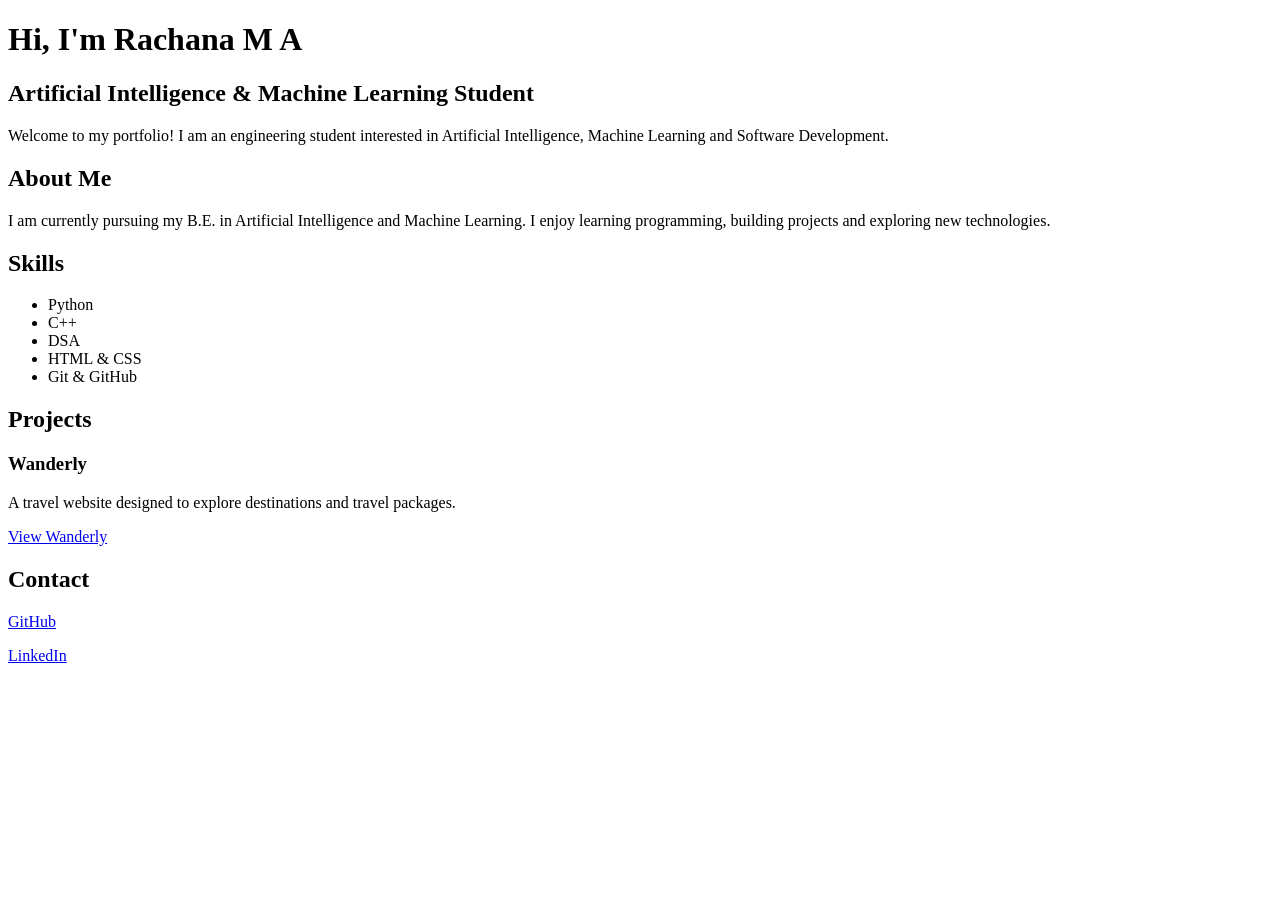
==== index.html @ f25cafcd "Rename about.html to index.html" ====
<!DOCTYPE html>
<html lang="en">
<head>
    <meta charset="UTF-8">
    <meta name="viewport" content="width=device-width, initial-scale=1.0">
    <title>Rachana M A | Portfolio</title>
</head>

<body>

    <h1>Hi, I'm Rachana M A</h1>

    <h2>Artificial Intelligence & Machine Learning Student</h2>

    <p>
        Welcome to my portfolio! I am an engineering student interested
        in Artificial Intelligence, Machine Learning and Software Development.
    </p>

    <h2>About Me</h2>
    <p>
        I am currently pursuing my B.E. in Artificial Intelligence and Machine Learning.
        I enjoy learning programming, building projects and exploring new technologies.
    </p>

    <h2>Skills</h2>
    <ul>
        <li>Python</li>
        <li>C++</li>
        <li>DSA</li>
        <li>HTML & CSS</li>
        <li>Git & GitHub</li>
    </ul>

    <h2>Projects</h2>

    <h3>Wanderly</h3>
    <p>A travel website designed to explore destinations and travel packages.</p>

    <a href="https://rachana17-anand.github.io/rachana17-anand/" target="_blank">
        View Wanderly
    </a>

    <h2>Contact</h2>

    <p>
        <a href="https://github.com/rachana17-anand" target="_blank">GitHub</a>
    </p>

    <p>
        <a href="https://www.linkedin.com/" target="_blank">LinkedIn</a>
    </p>

</body>
</html>
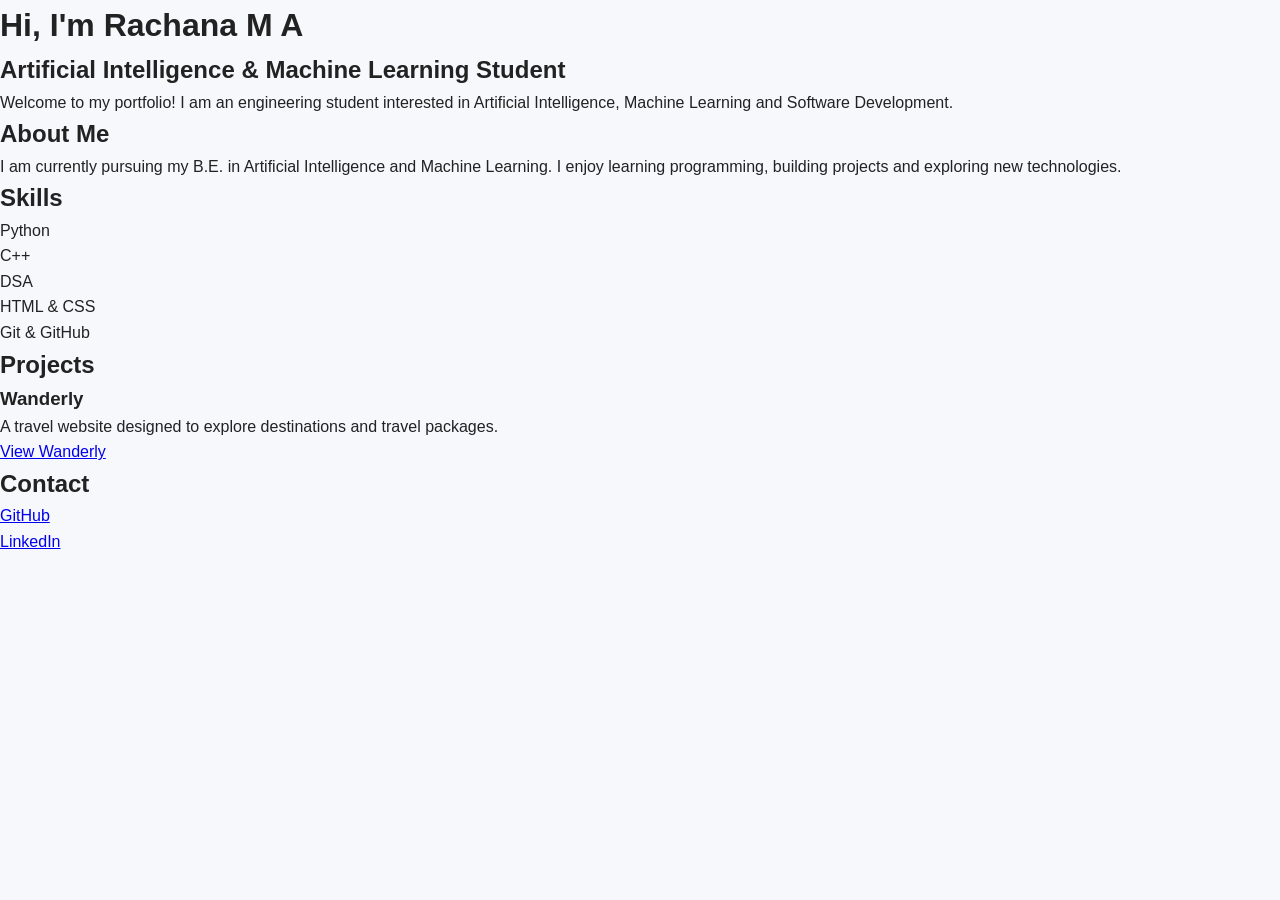
==== commit d933b45b: "Add link to external stylesheet in index.html" ====
--- a/index.html
+++ b/index.html
@@ -4,6 +4,7 @@
     <meta charset="UTF-8">
     <meta name="viewport" content="width=device-width, initial-scale=1.0">
     <title>Rachana M A | Portfolio</title>
+    <link rel="stylesheet" href="style.css">
 </head>
 
 <body>
--- a/style.css
+++ b/style.css
@@ -0,0 +1,116 @@
+*{ 
+    margin: 0;
+    padding: 0;
+    box-sizing: border-box;
+}
+
+body {
+    font-family: Arial, sans-serif;
+    line-height: 1.6;
+    background: #f7f8fc;
+    color: #222;
+}
+
+/* Header */
+header {
+    background: #111827;
+    color: white;
+    padding: 20px 10%;
+    text-align: center;
+}
+
+header h1 {
+    margin-bottom: 5px;
+}
+
+nav {
+    margin-top: 15px;
+}
+
+nav a {
+    color: white;
+    text-decoration: none;
+    margin: 0 12px;
+    font-weight: bold;
+}
+
+nav a:hover {
+    color: #60a5fa;
+}
+
+/* Sections */
+section {
+    padding: 60px 10%;
+    text-align: center;
+}
+
+#home {
+    min-height: 70vh;
+    display: flex;
+    flex-direction: column;
+    justify-content: center;
+    align-items: center;
+}
+
+#home h1 {
+    font-size: 45px;
+    margin-bottom: 10px;
+}
+
+#home h2 {
+    color: #2563eb;
+    margin-bottom: 20px;
+}
+
+section h2 {
+    font-size: 32px;
+    margin-bottom: 20px;
+}
+
+/* Skills */
+.skills {
+    display: flex;
+    justify-content: center;
+    flex-wrap: wrap;
+    gap: 15px;
+}
+
+.skill {
+    background: white;
+    padding: 15px 25px;
+    border-radius: 10px;
+    box-shadow: 0 3px 10px rgba(0, 0, 0, 0.1);
+}
+
+/* Projects */
+.project {
+    background: white;
+    max-width: 600px;
+    margin: auto;
+    padding: 25px;
+    border-radius: 12px;
+    box-shadow: 0 3px 10px rgba(0, 0, 0, 0.1);
+}
+
+/* Buttons */
+.button {
+    display: inline-block;
+    margin-top: 15px;
+    padding: 12px 25px;
+    background: #2563eb;
+    color: white;
+    text-decoration: none;
+    border-radius: 8px;
+}
+
+.button:hover {
+    background: #1d4ed8;
+}
+
+/* Footer */
+footer {
+    background: #111827;
+    color: white;
+    text-align: center;
+    padding: 20px;
+}
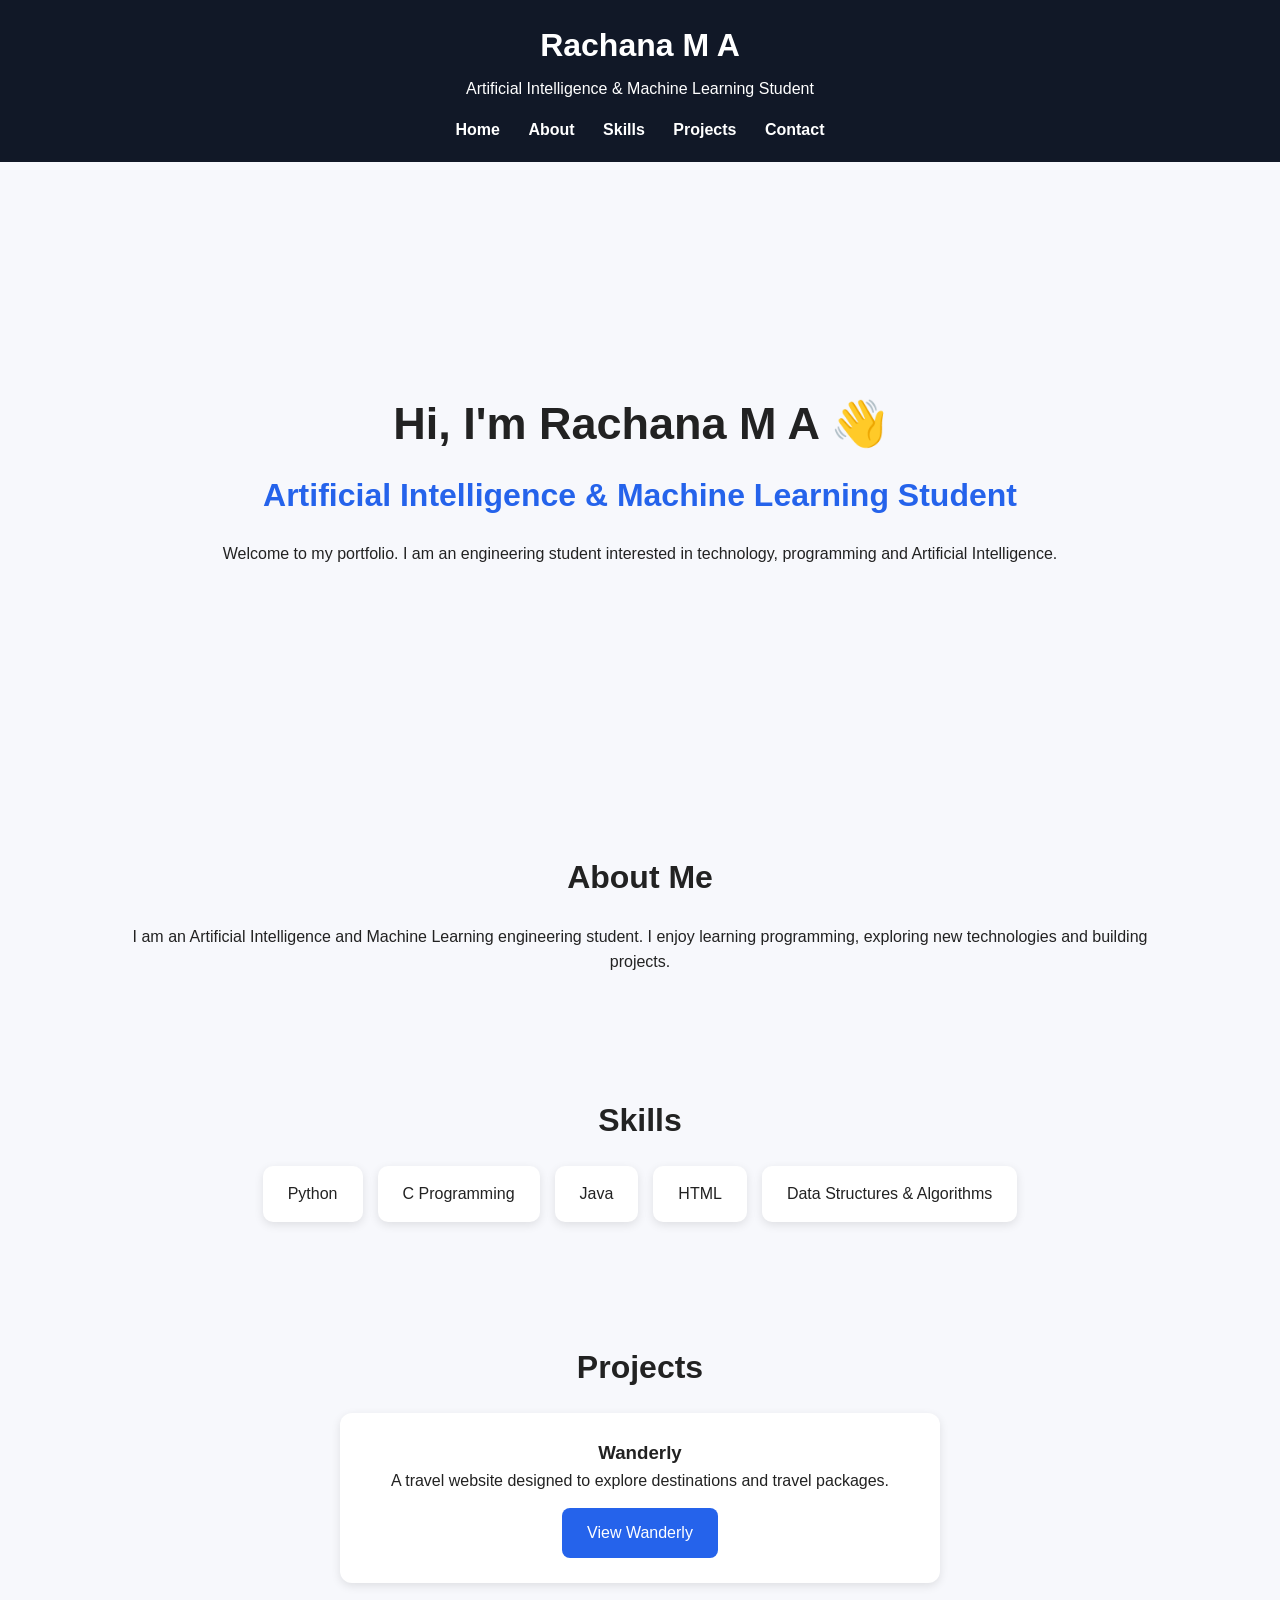
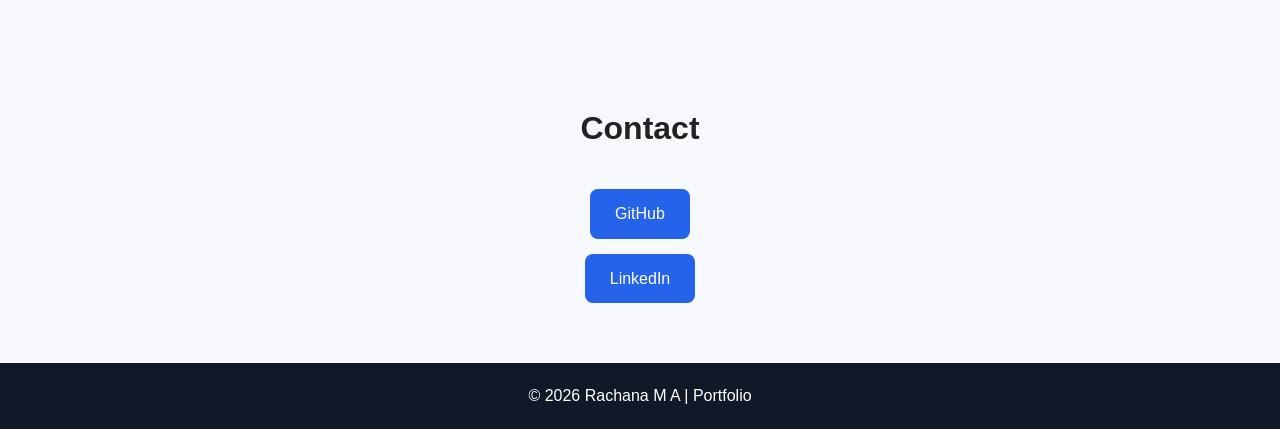
==== commit 8a62114f: "Update index.html" ====
--- a/index.html
+++ b/index.html
@@ -3,54 +3,120 @@
 <head>
     <meta charset="UTF-8">
     <meta name="viewport" content="width=device-width, initial-scale=1.0">
+
     <title>Rachana M A | Portfolio</title>
+
     <link rel="stylesheet" href="style.css">
 </head>
 
 <body>
 
-    <h1>Hi, I'm Rachana M A</h1>
+<header>
+    <h1>Rachana M A</h1>
+    <p>Artificial Intelligence & Machine Learning Student</p>
+
+    <nav>
+        <a href="#home">Home</a>
+        <a href="#about">About</a>
+        <a href="#skills">Skills</a>
+        <a href="#projects">Projects</a>
+        <a href="#contact">Contact</a>
+    </nav>
+</header>
+
+
+<section id="home">
+    <h1>Hi, I'm Rachana M A 👋</h1>
 
     <h2>Artificial Intelligence & Machine Learning Student</h2>
 
     <p>
-        Welcome to my portfolio! I am an engineering student interested
-        in Artificial Intelligence, Machine Learning and Software Development.
+        Welcome to my portfolio. I am an engineering student
+        interested in technology, programming and Artificial Intelligence.
     </p>
+</section>
 
+
+<section id="about">
     <h2>About Me</h2>
+
     <p>
-        I am currently pursuing my B.E. in Artificial Intelligence and Machine Learning.
-        I enjoy learning programming, building projects and exploring new technologies.
+        I am an Artificial Intelligence and Machine Learning engineering
+        student. I enjoy learning programming, exploring new technologies
+        and building projects.
     </p>
+</section>
 
+
+<section id="skills">
     <h2>Skills</h2>
-    <ul>
-        <li>Python</li>
-        <li>C++</li>
-        <li>DSA</li>
-        <li>HTML & CSS</li>
-        <li>Git & GitHub</li>
-    </ul>
 
+    <div class="skills">
+
+        <div class="skill">Python</div>
+
+        <div class="skill">C Programming</div>
+
+        <div class="skill">Java</div>
+
+        <div class="skill">HTML</div>
+
+        <div class="skill">Data Structures & Algorithms</div>
+
+    </div>
+</section>
+
+
+<section id="projects">
     <h2>Projects</h2>
 
-    <h3>Wanderly</h3>
-    <p>A travel website designed to explore destinations and travel packages.</p>
+    <div class="project">
 
-    <a href="https://rachana17-anand.github.io/rachana17-anand/" target="_blank">
-        View Wanderly
-    </a>
+        <h3>Wanderly</h3>
 
+        <p>
+            A travel website designed to explore destinations
+            and travel packages.
+        </p>
+
+        <a
+            class="button"
+            href="https://rachana17-anand.github.io/rachana17-anand/"
+            target="_blank">
+            View Wanderly
+        </a>
+
+    </div>
+</section>
+
+
+<section id="contact">
     <h2>Contact</h2>
 
     <p>
-        <a href="https://github.com/rachana17-anand" target="_blank">GitHub</a>
+        <a
+            class="button"
+            href="https://github.com/rachana17-anand"
+            target="_blank">
+            GitHub
+        </a>
     </p>
 
     <p>
-        <a href="https://www.linkedin.com/" target="_blank">LinkedIn</a>
+        <a
+            class="button"
+            href="https://www.linkedin.com/"
+            target="_blank">
+            LinkedIn
+        </a>
     </p>
+
+</section>
+
+
+<footer>
+    <p>© 2026 Rachana M A | Portfolio</p>
+</footer>
 
 </body>
 </html>
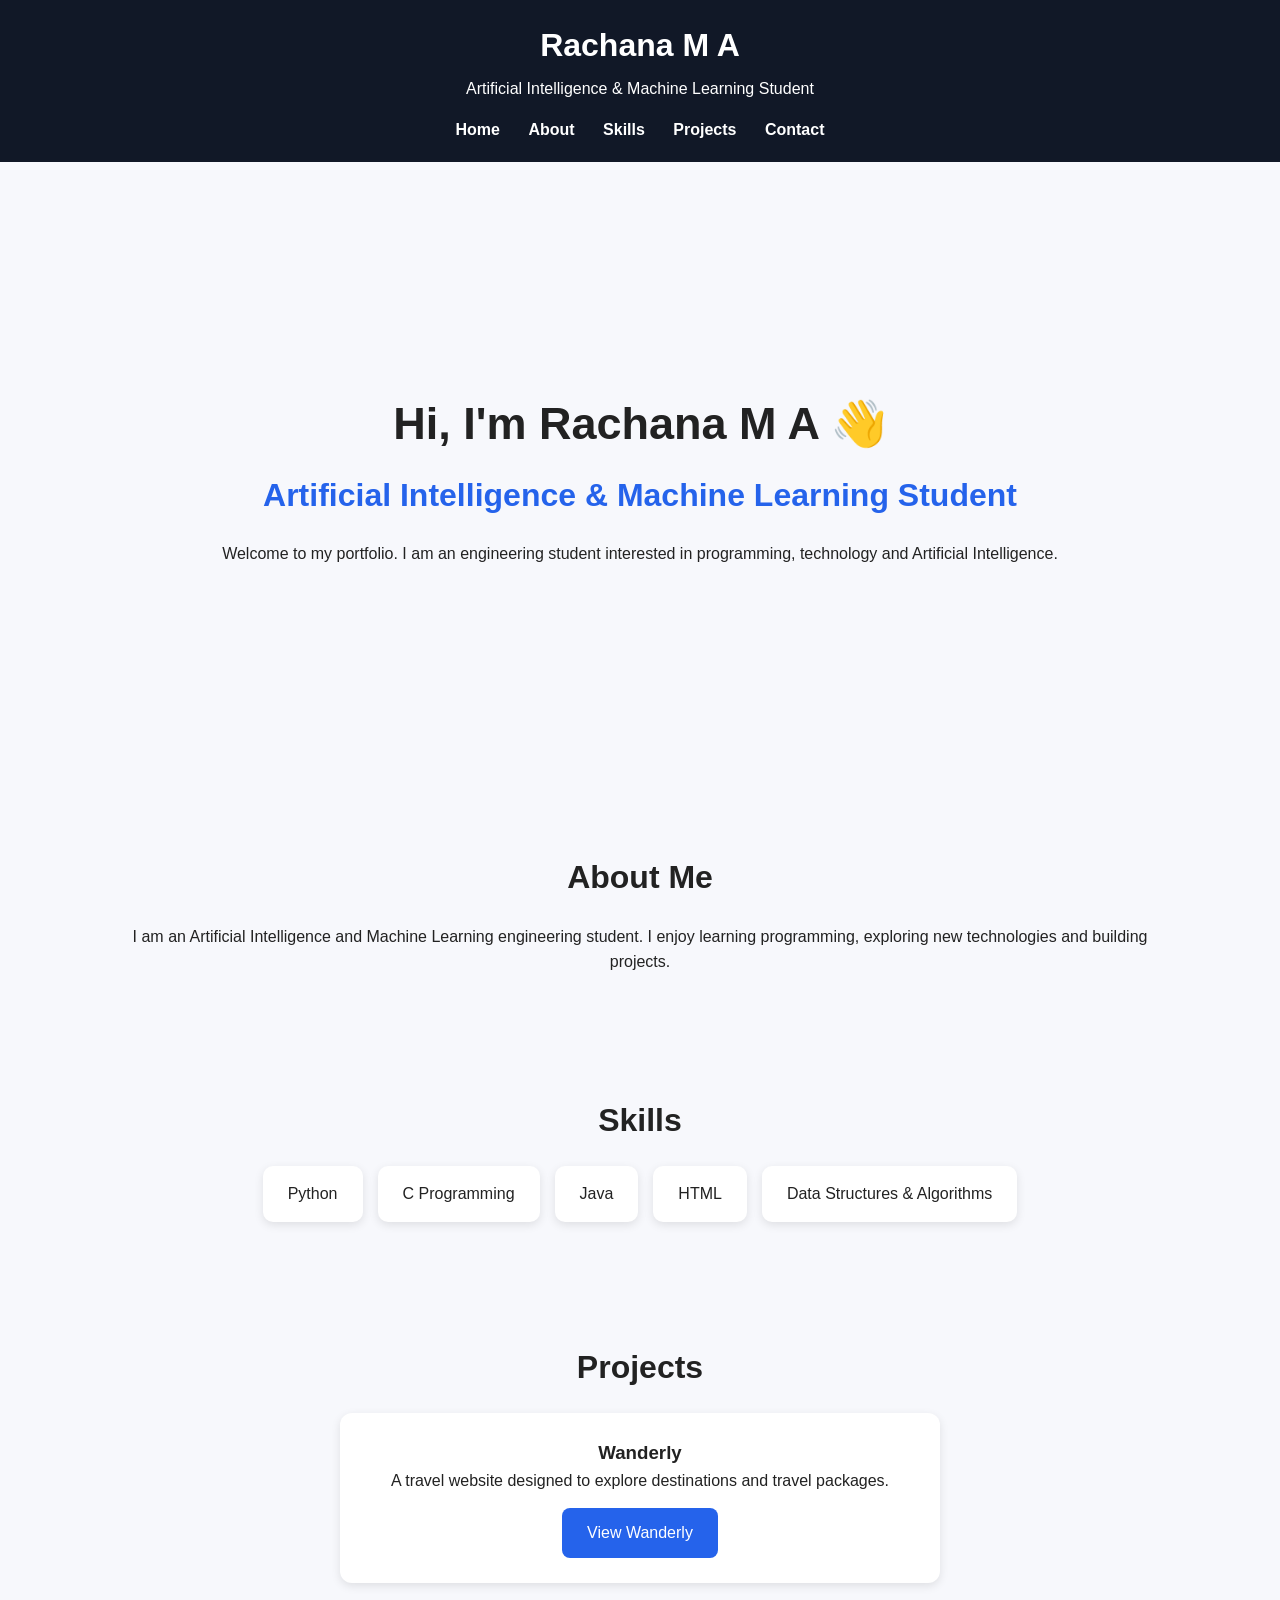
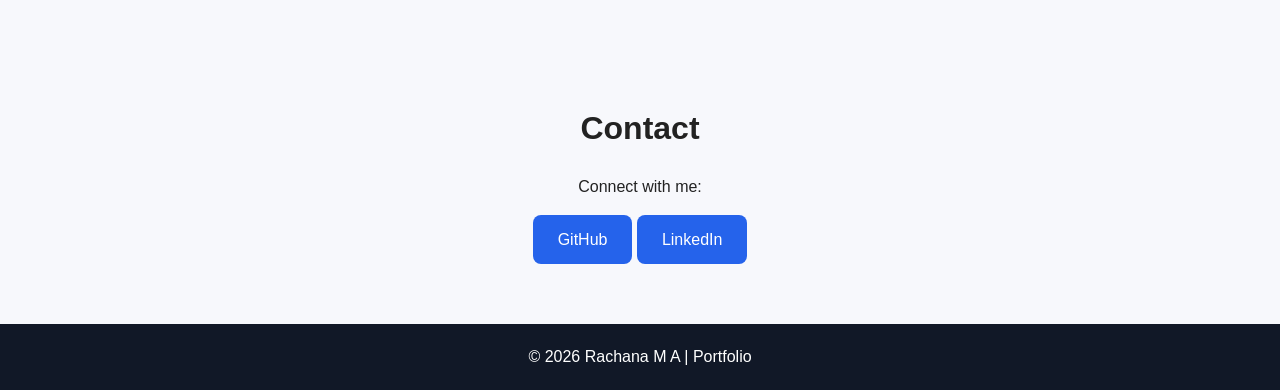
==== commit a5f22f53: "Update index.html" ====
--- a/index.html
+++ b/index.html
@@ -1,5 +1,6 @@
 <!DOCTYPE html>
 <html lang="en">
+
 <head>
     <meta charset="UTF-8">
     <meta name="viewport" content="width=device-width, initial-scale=1.0">
@@ -11,112 +12,129 @@
 
 <body>
 
-<header>
-    <h1>Rachana M A</h1>
-    <p>Artificial Intelligence & Machine Learning Student</p>
+    <!-- Header -->
+    <header>
+        <h1>Rachana M A</h1>
+        <p>Artificial Intelligence & Machine Learning Student</p>
 
-    <nav>
-        <a href="#home">Home</a>
-        <a href="#about">About</a>
-        <a href="#skills">Skills</a>
-        <a href="#projects">Projects</a>
-        <a href="#contact">Contact</a>
-    </nav>
-</header>
+        <nav>
+            <a href="#home">Home</a>
+            <a href="#about">About</a>
+            <a href="#skills">Skills</a>
+            <a href="#projects">Projects</a>
+            <a href="#contact">Contact</a>
+        </nav>
+    </header>
 
 
-<section id="home">
-    <h1>Hi, I'm Rachana M A 👋</h1>
+    <!-- Home -->
+    <section id="home">
 
-    <h2>Artificial Intelligence & Machine Learning Student</h2>
+        <h1>Hi, I'm Rachana M A 👋</h1>
 
-    <p>
-        Welcome to my portfolio. I am an engineering student
-        interested in technology, programming and Artificial Intelligence.
-    </p>
-</section>
+        <h2>Artificial Intelligence & Machine Learning Student</h2>
+
+        <p>
+            Welcome to my portfolio. I am an engineering student
+            interested in programming, technology and Artificial Intelligence.
+        </p>
+
+    </section>
 
 
-<section id="about">
-    <h2>About Me</h2>
+    <!-- About -->
+    <section id="about">
 
-    <p>
-        I am an Artificial Intelligence and Machine Learning engineering
-        student. I enjoy learning programming, exploring new technologies
-        and building projects.
-    </p>
-</section>
+        <h2>About Me</h2>
+
+        <p>
+            I am an Artificial Intelligence and Machine Learning engineering
+            student. I enjoy learning programming, exploring new technologies
+            and building projects.
+        </p>
+
+    </section>
 
 
-<section id="skills">
-    <h2>Skills</h2>
+    <!-- Skills -->
+    <section id="skills">
 
-    <div class="skills">
+        <h2>Skills</h2>
 
-        <div class="skill">Python</div>
+        <div class="skills">
 
-        <div class="skill">C Programming</div>
+            <div class="skill">Python</div>
 
-        <div class="skill">Java</div>
+            <div class="skill">C Programming</div>
 
-        <div class="skill">HTML</div>
+            <div class="skill">Java</div>
 
-        <div class="skill">Data Structures & Algorithms</div>
+            <div class="skill">HTML</div>
 
-    </div>
-</section>
+            <div class="skill">Data Structures & Algorithms</div>
+
+        </div>
+
+    </section>
 
 
-<section id="projects">
-    <h2>Projects</h2>
+    <!-- Projects -->
+    <section id="projects">
 
-    <div class="project">
+        <h2>Projects</h2>
 
-        <h3>Wanderly</h3>
+        <div class="project">
 
-        <p>
-            A travel website designed to explore destinations
-            and travel packages.
-        </p>
+            <h3>Wanderly</h3>
 
-        <a
-            class="button"
-            href="https://rachana17-anand.github.io/rachana17-anand/"
-            target="_blank">
-            View Wanderly
-        </a>
+            <p>
+                A travel website designed to explore destinations
+                and travel packages.
+            </p>
 
-    </div>
-</section>
+            <a
+                class="button"
+                href="https://rachana17-anand.github.io/rachana17-anand/"
+                target="_blank">
+                View Wanderly
+            </a>
+
+        </div>
+
+    </section>
 
 
-<section id="contact">
-    <h2>Contact</h2>
+    <!-- Contact -->
+    <section id="contact">
 
-    <p>
+        <h2>Contact</h2>
+
+        <p>Connect with me:</p>
+
         <a
             class="button"
             href="https://github.com/rachana17-anand"
             target="_blank">
             GitHub
         </a>
-    </p>
 
-    <p>
         <a
             class="button"
-            href="https://www.linkedin.com/"
+            href="https://www.linkedin.com/in/rachana-m-a-485a963a2/"
             target="_blank">
             LinkedIn
         </a>
-    </p>
 
-</section>
+    </section>
 
 
-<footer>
-    <p>© 2026 Rachana M A | Portfolio</p>
-</footer>
+    <!-- Footer -->
+    <footer>
+
+        <p>© 2026 Rachana M A | Portfolio</p>
+
+    </footer>
 
 </body>
+
 </html>
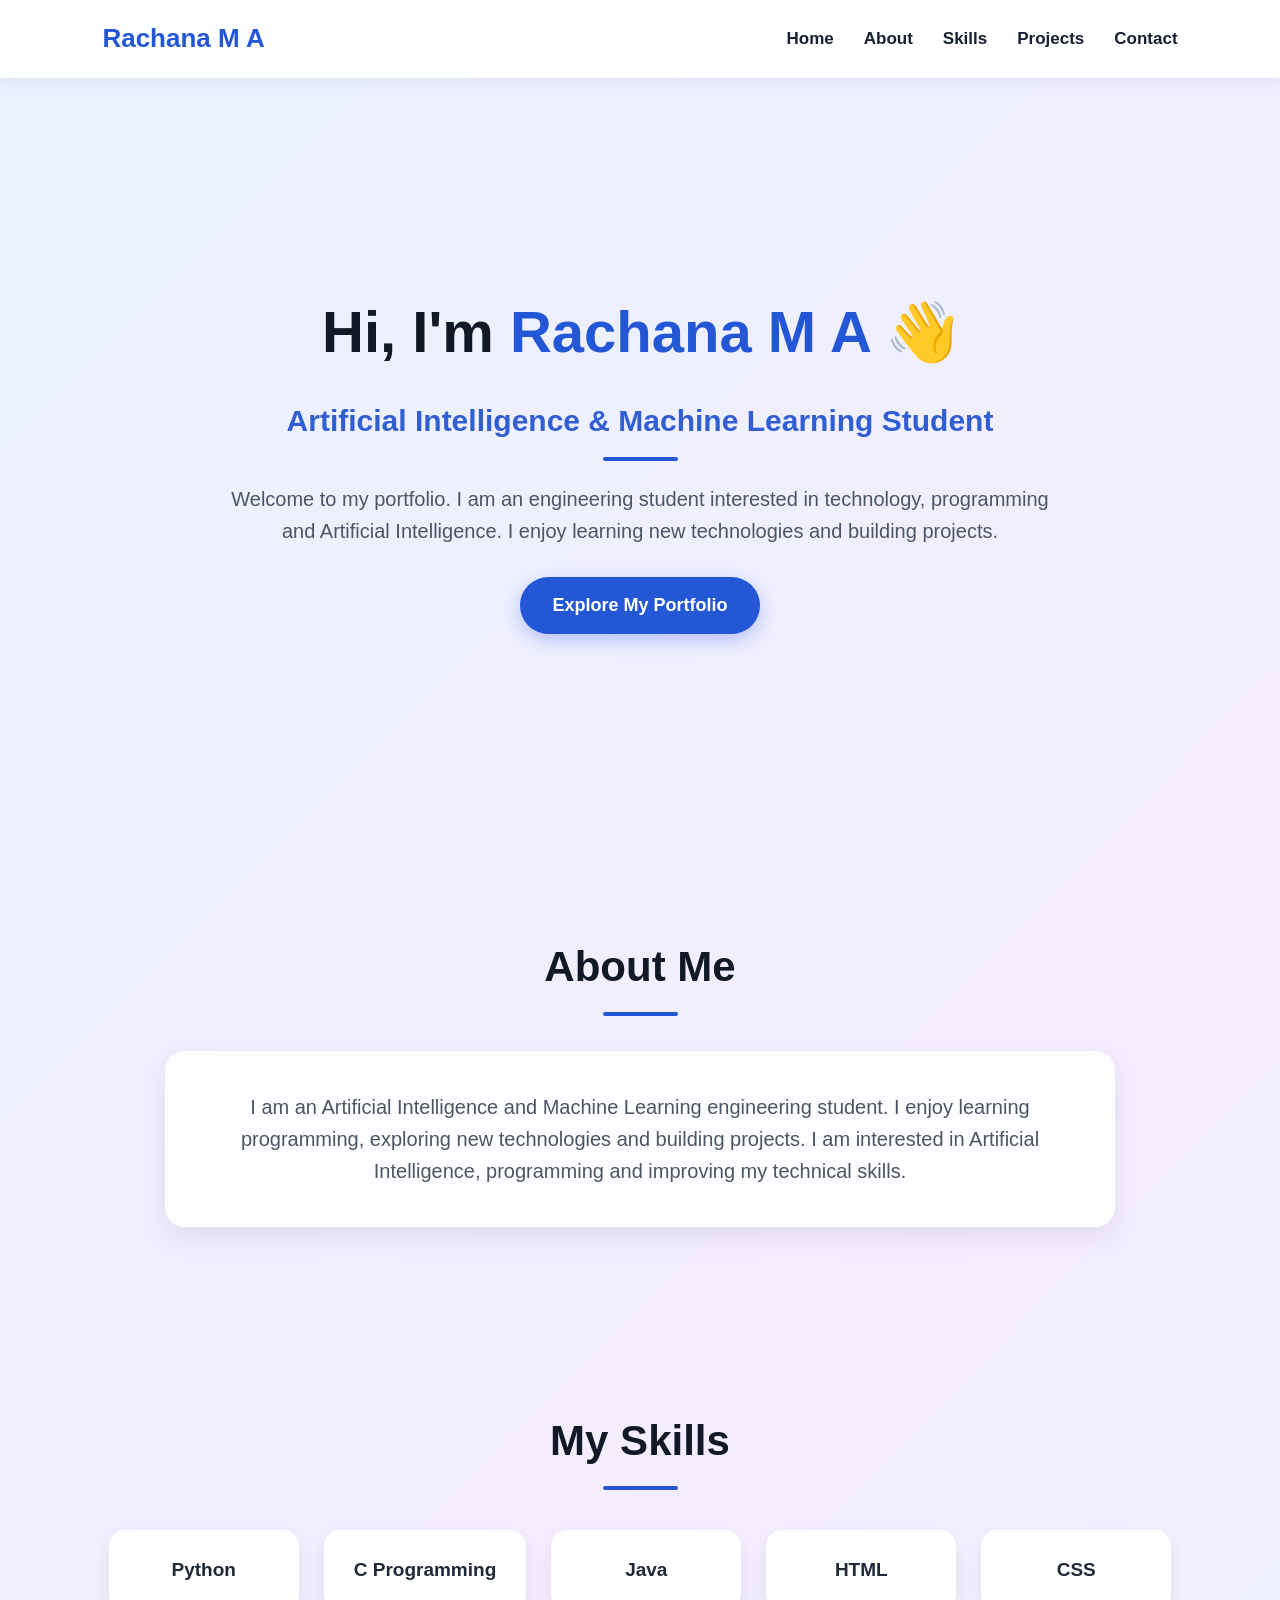
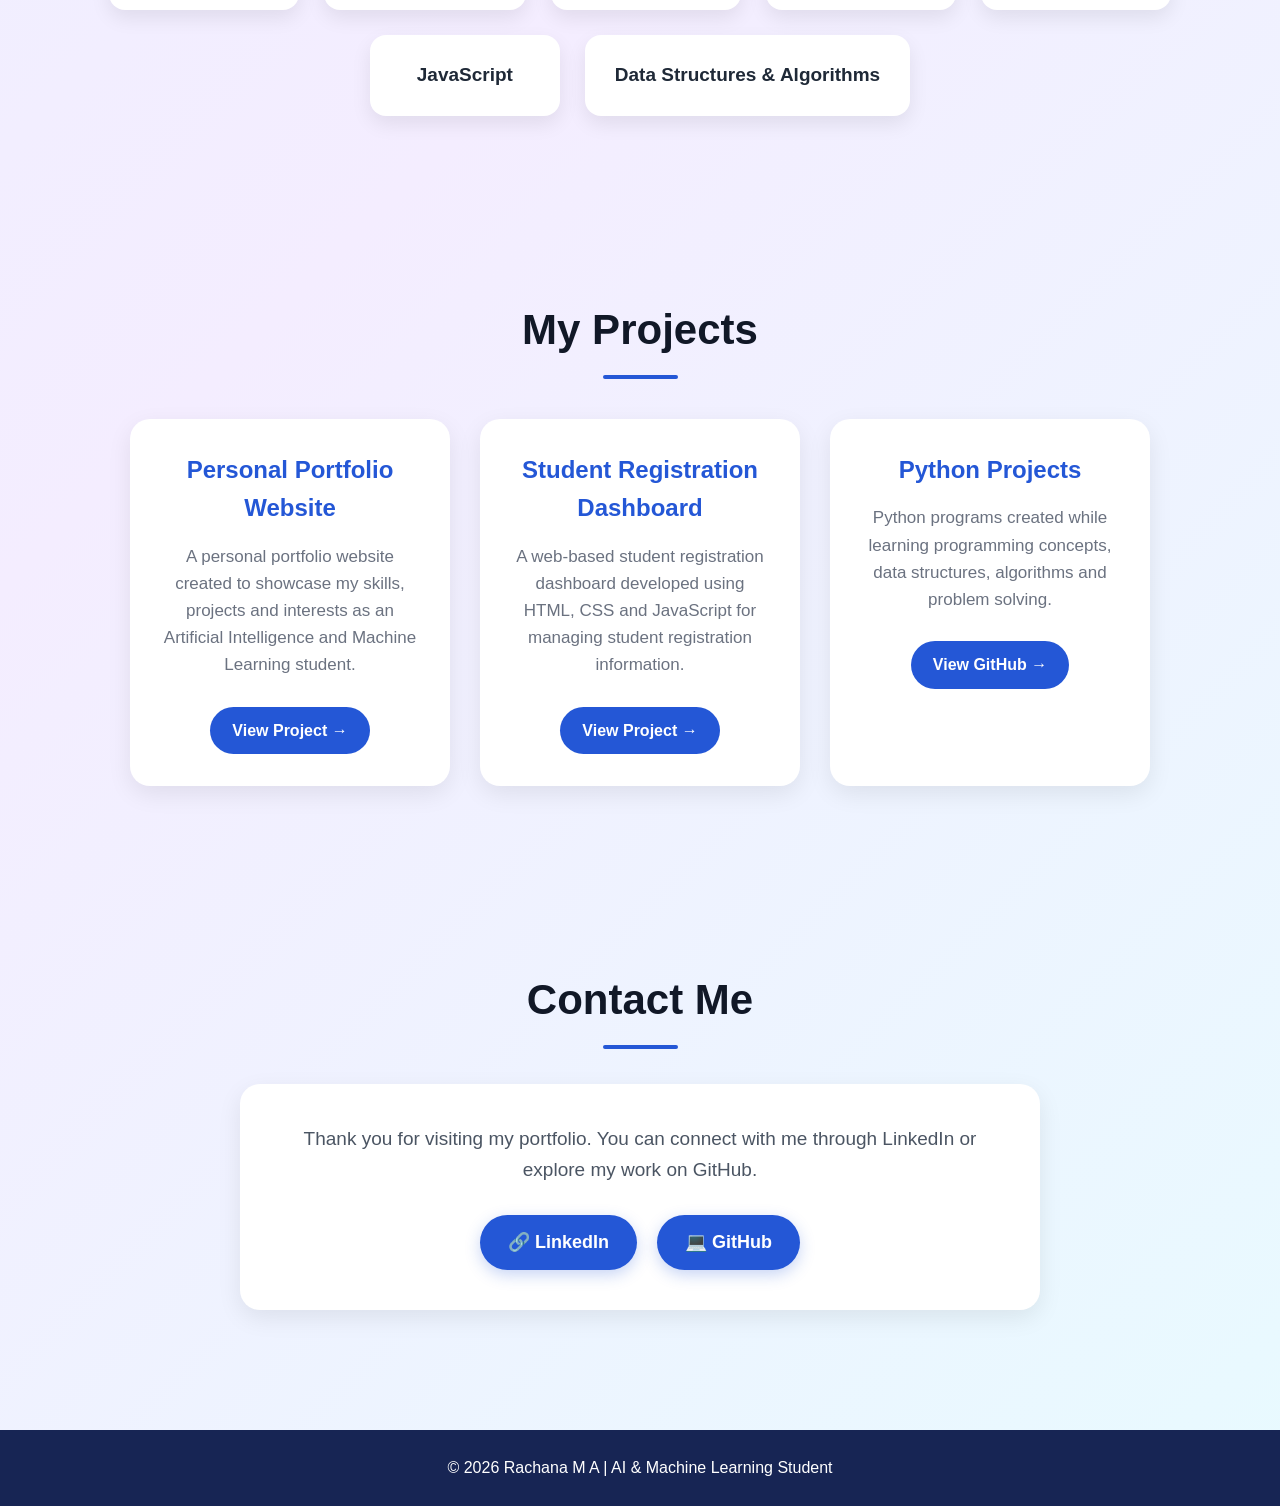
==== commit 6759e11f: "Update index.html" ====
--- a/index.html
+++ b/index.html
@@ -7,134 +7,908 @@
 
     <title>Rachana M A | Portfolio</title>
 
-    <link rel="stylesheet" href="style.css">
+    <style>
+
+        /* =========================
+           GENERAL
+        ========================= */
+
+        * {
+            margin: 0;
+            padding: 0;
+            box-sizing: border-box;
+            scroll-behavior: smooth;
+        }
+
+        body {
+            font-family: Arial, Helvetica, sans-serif;
+            color: #172033;
+            line-height: 1.6;
+
+            /* Background colors */
+            background: linear-gradient(
+                135deg,
+                #eaf2ff,
+                #f4edff,
+                #e8faff
+            );
+
+            min-height: 100vh;
+        }
+
+
+        /* =========================
+           NAVIGATION BAR
+        ========================= */
+
+        nav {
+            width: 100%;
+            padding: 18px 8%;
+
+            display: flex;
+            justify-content: space-between;
+            align-items: center;
+
+            background: rgba(255, 255, 255, 0.90);
+
+            backdrop-filter: blur(10px);
+
+            position: sticky;
+            top: 0;
+
+            z-index: 1000;
+
+            box-shadow: 0 3px 15px rgba(0, 0, 0, 0.08);
+        }
+
+
+        .logo {
+            font-size: 26px;
+            font-weight: bold;
+            color: #2457d6;
+        }
+
+
+        nav ul {
+            display: flex;
+            list-style: none;
+            gap: 30px;
+        }
+
+
+        nav ul li a {
+            text-decoration: none;
+            color: #172033;
+
+            font-size: 17px;
+            font-weight: 600;
+
+            transition: 0.3s;
+        }
+
+
+        nav ul li a:hover {
+            color: #2457d6;
+        }
+
+
+        /* =========================
+           HOME / HERO
+        ========================= */
+
+        .hero {
+            min-height: 85vh;
+
+            display: flex;
+            flex-direction: column;
+
+            justify-content: center;
+            align-items: center;
+
+            text-align: center;
+
+            padding: 70px 20px;
+        }
+
+
+        .hero h1 {
+            font-size: 58px;
+            color: #111827;
+
+            margin-bottom: 18px;
+        }
+
+
+        .hero h1 span {
+            color: #2457d6;
+        }
+
+
+        .hero h2 {
+            font-size: 30px;
+            color: #315fd3;
+
+            margin-bottom: 22px;
+        }
+
+
+        .hero p {
+            max-width: 850px;
+
+            font-size: 20px;
+
+            color: #4b5563;
+        }
+
+
+        /* =========================
+           BUTTON
+        ========================= */
+
+        .btn {
+            display: inline-block;
+
+            margin-top: 30px;
+
+            padding: 14px 32px;
+
+            background: #2457d6;
+
+            color: white;
+
+            text-decoration: none;
+
+            border-radius: 30px;
+
+            font-size: 18px;
+            font-weight: bold;
+
+            transition: 0.3s;
+
+            box-shadow:
+                0 6px 18px rgba(36, 87, 214, 0.30);
+        }
+
+
+        .btn:hover {
+            background: #1742ad;
+
+            transform: translateY(-4px);
+
+            box-shadow:
+                0 10px 25px rgba(36, 87, 214, 0.35);
+        }
+
+
+        /* =========================
+           SECTIONS
+        ========================= */
+
+        section {
+            padding: 90px 8%;
+
+            text-align: center;
+        }
+
+
+        section h2 {
+            font-size: 42px;
+
+            color: #111827;
+
+            margin-bottom: 35px;
+        }
+
+
+        section h2::after {
+            content: "";
+
+            display: block;
+
+            width: 75px;
+            height: 4px;
+
+            background: #2457d6;
+
+            border-radius: 5px;
+
+            margin: 12px auto 0;
+        }
+
+
+        /* =========================
+           ABOUT
+        ========================= */
+
+        .about-box {
+            max-width: 950px;
+
+            margin: auto;
+
+            background: rgba(255, 255, 255, 0.85);
+
+            padding: 40px;
+
+            border-radius: 20px;
+
+            box-shadow:
+                0 10px 30px rgba(0, 0, 0, 0.08);
+        }
+
+
+        .about-box p {
+            font-size: 20px;
+
+            color: #4b5563;
+        }
+
+
+        /* =========================
+           SKILLS
+        ========================= */
+
+        .skills-container {
+
+            display: flex;
+
+            justify-content: center;
+
+            align-items: stretch;
+
+            flex-wrap: wrap;
+
+            gap: 25px;
+
+            max-width: 1100px;
+
+            margin: 40px auto 0;
+        }
+
+
+        .skill {
+
+            min-width: 190px;
+
+            background: white;
+
+            padding: 25px 30px;
+
+            border-radius: 16px;
+
+            font-size: 19px;
+
+            font-weight: bold;
+
+            color: #1f2937;
+
+            box-shadow:
+                0 8px 20px rgba(0, 0, 0, 0.08);
+
+            transition: all 0.3s ease;
+        }
+
+
+        .skill:hover {
+
+            transform: translateY(-8px);
+
+            background: #2457d6;
+
+            color: white;
+
+            box-shadow:
+                0 12px 25px rgba(36, 87, 214, 0.30);
+        }
+
+
+        /* =========================
+           PROJECTS
+        ========================= */
+
+        .projects {
+
+            display: flex;
+
+            justify-content: center;
+
+            align-items: stretch;
+
+            flex-wrap: wrap;
+
+            gap: 30px;
+
+            margin-top: 40px;
+        }
+
+
+        .project-card {
+
+            width: 320px;
+
+            background: white;
+
+            padding: 32px;
+
+            border-radius: 20px;
+
+            box-shadow:
+                0 8px 25px rgba(0, 0, 0, 0.08);
+
+            transition: all 0.3s ease;
+        }
+
+
+        .project-card:hover {
+
+            transform: translateY(-8px);
+
+            box-shadow:
+                0 15px 30px rgba(0, 0, 0, 0.12);
+        }
+
+
+        .project-card h3 {
+
+            font-size: 24px;
+
+            color: #2457d6;
+
+            margin-bottom: 15px;
+        }
+
+
+        .project-card p {
+
+            font-size: 17px;
+
+            color: #6b7280;
+
+            margin-bottom: 10px;
+        }
+
+
+        /* Project button */
+
+        .project-btn {
+
+            display: inline-block;
+
+            margin-top: 18px;
+
+            padding: 11px 22px;
+
+            background: #2457d6;
+
+            color: white;
+
+            text-decoration: none;
+
+            border-radius: 25px;
+
+            font-size: 16px;
+
+            font-weight: bold;
+
+            transition: 0.3s;
+        }
+
+
+        .project-btn:hover {
+
+            background: #1742ad;
+
+            transform: translateY(-3px);
+        }
+
+
+        /* =========================
+           CONTACT
+        ========================= */
+
+        .contact-box {
+
+            max-width: 800px;
+
+            margin: auto;
+
+            background: white;
+
+            padding: 40px;
+
+            border-radius: 20px;
+
+            box-shadow:
+                0 8px 25px rgba(0, 0, 0, 0.08);
+        }
+
+
+        .contact-box p {
+
+            font-size: 19px;
+
+            color: #4b5563;
+        }
+
+
+        /* =========================
+           SOCIAL LINKS
+        ========================= */
+
+        .social-links {
+
+            margin-top: 30px;
+
+            display: flex;
+
+            justify-content: center;
+
+            gap: 20px;
+
+            flex-wrap: wrap;
+        }
+
+
+        .social-links a {
+
+            display: inline-block;
+
+            padding: 13px 28px;
+
+            background: #2457d6;
+
+            color: white;
+
+            text-decoration: none;
+
+            border-radius: 30px;
+
+            font-size: 18px;
+
+            font-weight: bold;
+
+            transition: all 0.3s ease;
+
+            box-shadow:
+                0 5px 15px rgba(36, 87, 214, 0.25);
+        }
+
+
+        .social-links a:hover {
+
+            background: #1742ad;
+
+            transform: translateY(-4px);
+
+            box-shadow:
+                0 8px 20px rgba(36, 87, 214, 0.35);
+        }
+
+
+        /* =========================
+           FOOTER
+        ========================= */
+
+        footer {
+
+            text-align: center;
+
+            padding: 25px;
+
+            background: #172554;
+
+            color: white;
+
+            font-size: 16px;
+
+            margin-top: 30px;
+        }
+
+
+        /* =========================
+           MOBILE RESPONSIVE
+        ========================= */
+
+        @media (max-width: 768px) {
+
+            nav {
+
+                flex-direction: column;
+
+                gap: 15px;
+            }
+
+
+            nav ul {
+
+                gap: 15px;
+
+                flex-wrap: wrap;
+
+                justify-content: center;
+            }
+
+
+            .hero h1 {
+
+                font-size: 40px;
+            }
+
+
+            .hero h2 {
+
+                font-size: 23px;
+            }
+
+
+            .hero p {
+
+                font-size: 17px;
+            }
+
+
+            section h2 {
+
+                font-size: 32px;
+            }
+
+
+            .about-box {
+
+                padding: 25px;
+            }
+
+
+            .about-box p {
+
+                font-size: 18px;
+            }
+
+
+            .project-card {
+
+                width: 100%;
+
+                max-width: 350px;
+            }
+
+        }
+
+    </style>
+
 </head>
 
+
 <body>
 
-    <!-- Header -->
-    <header>
-        <h1>Rachana M A</h1>
-        <p>Artificial Intelligence & Machine Learning Student</p>
-
-        <nav>
-            <a href="#home">Home</a>
-            <a href="#about">About</a>
-            <a href="#skills">Skills</a>
-            <a href="#projects">Projects</a>
-            <a href="#contact">Contact</a>
-        </nav>
-    </header>
-
-
-    <!-- Home -->
-    <section id="home">
-
-        <h1>Hi, I'm Rachana M A 👋</h1>
-
-        <h2>Artificial Intelligence & Machine Learning Student</h2>
+
+    <!-- =========================
+         NAVIGATION
+    ========================== -->
+
+    <nav>
+
+        <div class="logo">
+            Rachana M A
+        </div>
+
+
+        <ul>
+
+            <li>
+                <a href="#home">Home</a>
+            </li>
+
+            <li>
+                <a href="#about">About</a>
+            </li>
+
+            <li>
+                <a href="#skills">Skills</a>
+            </li>
+
+            <li>
+                <a href="#projects">Projects</a>
+            </li>
+
+            <li>
+                <a href="#contact">Contact</a>
+            </li>
+
+        </ul>
+
+    </nav>
+
+
+
+    <!-- =========================
+         HOME
+    ========================== -->
+
+    <section class="hero" id="home">
+
+        <h1>
+            Hi, I'm <span>Rachana M A</span> 👋
+        </h1>
+
+
+        <h2>
+            Artificial Intelligence & Machine Learning Student
+        </h2>
+
 
         <p>
             Welcome to my portfolio. I am an engineering student
-            interested in programming, technology and Artificial Intelligence.
+            interested in technology, programming and Artificial Intelligence.
+            I enjoy learning new technologies and building projects.
         </p>
 
+
+        <a href="#about" class="btn">
+            Explore My Portfolio
+        </a>
+
     </section>
 
 
-    <!-- About -->
+
+    <!-- =========================
+         ABOUT
+    ========================== -->
+
     <section id="about">
 
-        <h2>About Me</h2>
+        <h2>
+            About Me
+        </h2>
+
+
+        <div class="about-box">
+
+            <p>
+                I am an Artificial Intelligence and Machine Learning
+                engineering student. I enjoy learning programming,
+                exploring new technologies and building projects.
+                I am interested in Artificial Intelligence,
+                programming and improving my technical skills.
+            </p>
+
+        </div>
+
+    </section>
+
+
+
+    <!-- =========================
+         SKILLS
+    ========================== -->
+
+    <section id="skills">
+
+        <h2>
+            My Skills
+        </h2>
+
+
+        <div class="skills-container">
+
+            <div class="skill">
+                Python
+            </div>
+
+
+            <div class="skill">
+                C Programming
+            </div>
+
+
+            <div class="skill">
+                Java
+            </div>
+
+
+            <div class="skill">
+                HTML
+            </div>
+
+
+            <div class="skill">
+                CSS
+            </div>
+
+
+            <div class="skill">
+                JavaScript
+            </div>
+
+
+            <div class="skill">
+                Data Structures & Algorithms
+            </div>
+
+        </div>
+
+    </section>
+
+
+
+    <!-- =========================
+         PROJECTS
+    ========================== -->
+
+    <section id="projects">
+
+        <h2>
+            My Projects
+        </h2>
+
+
+        <div class="projects">
+
+
+            <!-- Project 1 -->
+
+            <div class="project-card">
+
+                <h3>
+                    Personal Portfolio Website
+                </h3>
+
+
+                <p>
+                    A personal portfolio website created to showcase
+                    my skills, projects and interests as an
+                    Artificial Intelligence and Machine Learning student.
+                </p>
+
+
+                <a
+                    href="https://rachana17-anand.github.io/rachana17-anand/"
+                    target="_blank"
+                    rel="noopener noreferrer"
+                    class="project-btn">
+
+                    View Project →
+
+                </a>
+
+            </div>
+
+
+
+            <!-- Project 2 -->
+
+            <div class="project-card">
+
+                <h3>
+                    Student Registration Dashboard
+                </h3>
+
+
+                <p>
+                    A web-based student registration dashboard
+                    developed using HTML, CSS and JavaScript
+                    for managing student registration information.
+                </p>
+
+
+                <a
+                    href="https://rachana17-anand.github.io/rachana17-anand/"
+                    target="_blank"
+                    rel="noopener noreferrer"
+                    class="project-btn">
+
+                    View Project →
+
+                </a>
+
+            </div>
+
+
+
+            <!-- Project 3 -->
+
+            <div class="project-card">
+
+                <h3>
+                    Python Projects
+                </h3>
+
+
+                <p>
+                    Python programs created while learning
+                    programming concepts, data structures,
+                    algorithms and problem solving.
+                </p>
+
+
+                <a
+                    href="https://github.com/rachana17-anand"
+                    target="_blank"
+                    rel="noopener noreferrer"
+                    class="project-btn">
+
+                    View GitHub →
+
+                </a>
+
+            </div>
+
+
+        </div>
+
+    </section>
+
+
+
+    <!-- =========================
+         CONTACT
+    ========================== -->
+
+    <section id="contact">
+
+        <h2>
+            Contact Me
+        </h2>
+
+
+        <div class="contact-box">
+
+            <p>
+                Thank you for visiting my portfolio.
+                You can connect with me through LinkedIn
+                or explore my work on GitHub.
+            </p>
+
+
+            <div class="social-links">
+
+
+                <!-- LinkedIn -->
+
+                <a
+                    href="https://www.linkedin.com/in/rachana-m-a-485a963a2/"
+                    target="_blank"
+                    rel="noopener noreferrer">
+
+                    🔗 LinkedIn
+
+                </a>
+
+
+
+                <!-- GitHub -->
+
+                <a
+                    href="https://github.com/rachana17-anand"
+                    target="_blank"
+                    rel="noopener noreferrer">
+
+                    💻 GitHub
+
+                </a>
+
+
+            </div>
+
+        </div>
+
+    </section>
+
+
+
+    <!-- =========================
+         FOOTER
+    ========================== -->
+
+    <footer>
 
         <p>
-            I am an Artificial Intelligence and Machine Learning engineering
-            student. I enjoy learning programming, exploring new technologies
-            and building projects.
+            © 2026 Rachana M A | AI & Machine Learning Student
         </p>
 
-    </section>
-
-
-    <!-- Skills -->
-    <section id="skills">
-
-        <h2>Skills</h2>
-
-        <div class="skills">
-
-            <div class="skill">Python</div>
-
-            <div class="skill">C Programming</div>
-
-            <div class="skill">Java</div>
-
-            <div class="skill">HTML</div>
-
-            <div class="skill">Data Structures & Algorithms</div>
-
-        </div>
-
-    </section>
-
-
-    <!-- Projects -->
-    <section id="projects">
-
-        <h2>Projects</h2>
-
-        <div class="project">
-
-            <h3>Wanderly</h3>
-
-            <p>
-                A travel website designed to explore destinations
-                and travel packages.
-            </p>
-
-            <a
-                class="button"
-                href="https://rachana17-anand.github.io/rachana17-anand/"
-                target="_blank">
-                View Wanderly
-            </a>
-
-        </div>
-
-    </section>
-
-
-    <!-- Contact -->
-    <section id="contact">
-
-        <h2>Contact</h2>
-
-        <p>Connect with me:</p>
-
-        <a
-            class="button"
-            href="https://github.com/rachana17-anand"
-            target="_blank">
-            GitHub
-        </a>
-
-        <a
-            class="button"
-            href="https://www.linkedin.com/in/rachana-m-a-485a963a2/"
-            target="_blank">
-            LinkedIn
-        </a>
-
-    </section>
-
-
-    <!-- Footer -->
-    <footer>
-
-        <p>© 2026 Rachana M A | Portfolio</p>
-
     </footer>
 
+
 </body>
 
 </html>
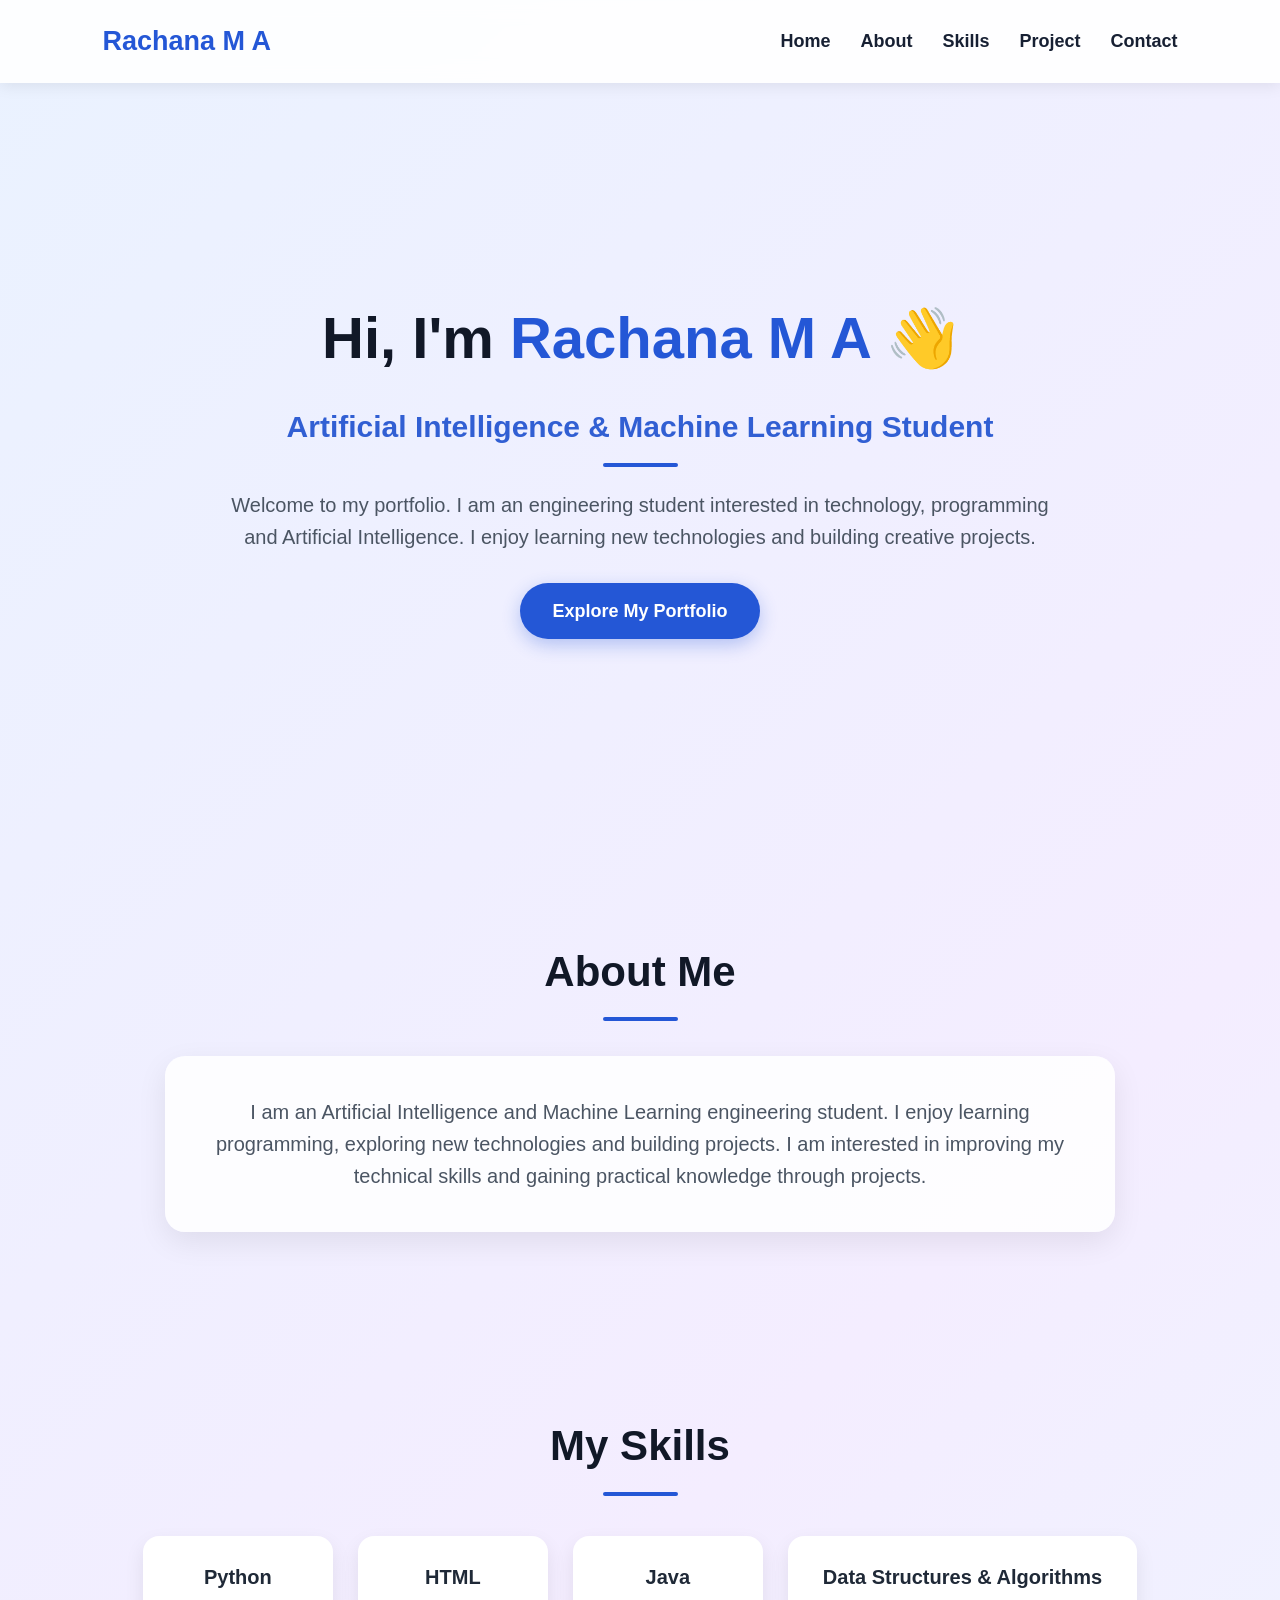
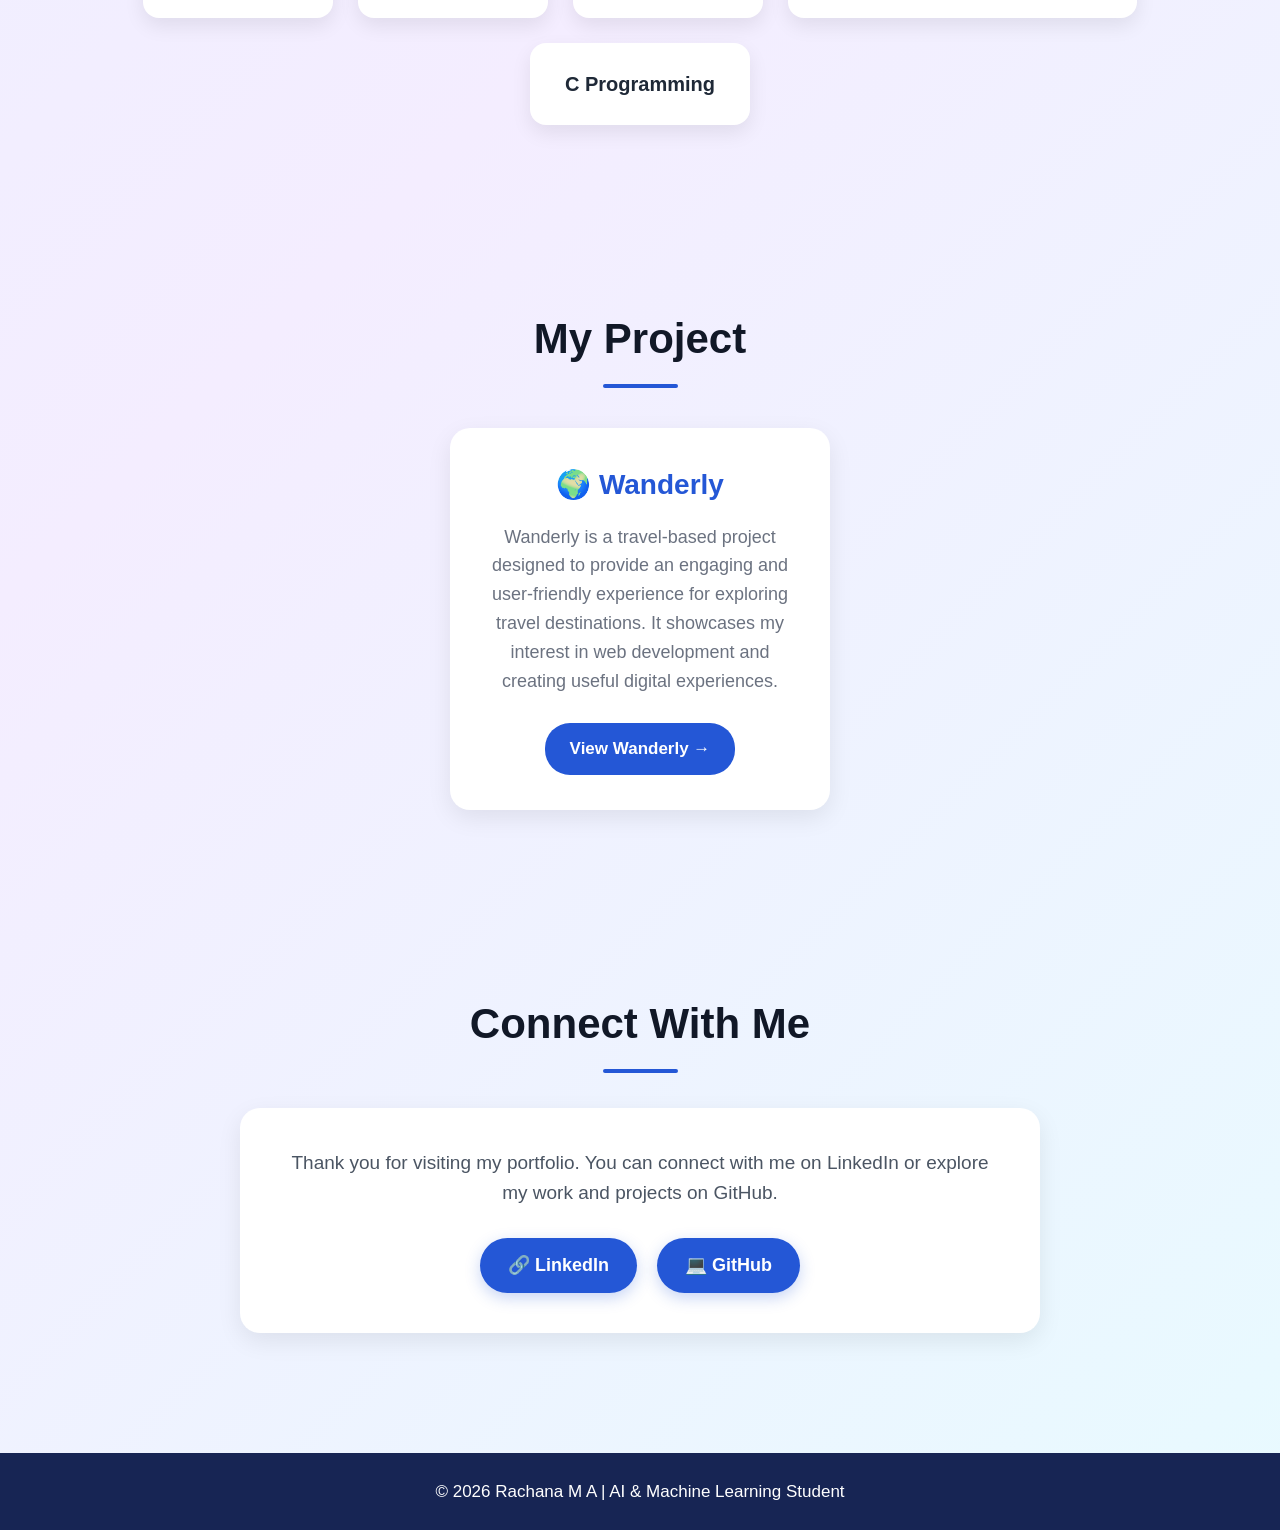
==== commit 156f3de0: "Update index.html" ====
--- a/index.html
+++ b/index.html
@@ -2,16 +2,19 @@
 <html lang="en">
 
 <head>
+
     <meta charset="UTF-8">
+
     <meta name="viewport" content="width=device-width, initial-scale=1.0">
 
     <title>Rachana M A | Portfolio</title>
 
+
     <style>
 
-        /* =========================
-           GENERAL
-        ========================= */
+        /* ================================
+           BASIC SETTINGS
+        ================================= */
 
         * {
             margin: 0;
@@ -20,12 +23,17 @@
             scroll-behavior: smooth;
         }
 
+
         body {
+
             font-family: Arial, Helvetica, sans-serif;
+
             color: #172033;
+
             line-height: 1.6;
 
-            /* Background colors */
+            /* PROFESSIONAL BACKGROUND */
+
             background: linear-gradient(
                 135deg,
                 #eaf2ff,
@@ -37,16 +45,21 @@
         }
 
 
-        /* =========================
+
+        /* ================================
            NAVIGATION BAR
-        ========================= */
+        ================================= */
 
         nav {
+
             width: 100%;
-            padding: 18px 8%;
+
+            padding: 20px 8%;
 
             display: flex;
+
             justify-content: space-between;
+
             align-items: center;
 
             background: rgba(255, 255, 255, 0.90);
@@ -54,461 +67,496 @@
             backdrop-filter: blur(10px);
 
             position: sticky;
+
             top: 0;
 
             z-index: 1000;
 
-            box-shadow: 0 3px 15px rgba(0, 0, 0, 0.08);
+            box-shadow:
+                0 3px 15px rgba(0, 0, 0, 0.08);
         }
 
 
         .logo {
-            font-size: 26px;
+
+            font-size: 27px;
+
             font-weight: bold;
+
             color: #2457d6;
         }
 
 
         nav ul {
+
             display: flex;
+
             list-style: none;
+
             gap: 30px;
         }
 
 
         nav ul li a {
+
             text-decoration: none;
+
             color: #172033;
 
+            font-size: 18px;
+
+            font-weight: 600;
+
+            transition: 0.3s;
+        }
+
+
+        nav ul li a:hover {
+
+            color: #2457d6;
+        }
+
+
+
+        /* ================================
+           HOME SECTION
+        ================================= */
+
+        .hero {
+
+            min-height: 85vh;
+
+            display: flex;
+
+            flex-direction: column;
+
+            justify-content: center;
+
+            align-items: center;
+
+            text-align: center;
+
+            padding: 70px 20px;
+        }
+
+
+        .hero h1 {
+
+            font-size: 58px;
+
+            color: #111827;
+
+            margin-bottom: 18px;
+        }
+
+
+        .hero h1 span {
+
+            color: #2457d6;
+        }
+
+
+        .hero h2 {
+
+            font-size: 30px;
+
+            color: #315fd3;
+
+            margin-bottom: 22px;
+        }
+
+
+        .hero p {
+
+            max-width: 850px;
+
+            font-size: 20px;
+
+            color: #4b5563;
+        }
+
+
+
+        /* ================================
+           MAIN BUTTON
+        ================================= */
+
+        .btn {
+
+            display: inline-block;
+
+            margin-top: 30px;
+
+            padding: 14px 32px;
+
+            background: #2457d6;
+
+            color: white;
+
+            text-decoration: none;
+
+            border-radius: 30px;
+
+            font-size: 18px;
+
+            font-weight: bold;
+
+            transition: all 0.3s ease;
+
+            box-shadow:
+                0 6px 18px rgba(36, 87, 214, 0.30);
+        }
+
+
+        .btn:hover {
+
+            background: #1742ad;
+
+            transform: translateY(-4px);
+
+            box-shadow:
+                0 10px 25px rgba(36, 87, 214, 0.35);
+        }
+
+
+
+        /* ================================
+           COMMON SECTION
+        ================================= */
+
+        section {
+
+            padding: 90px 8%;
+
+            text-align: center;
+        }
+
+
+        section h2 {
+
+            font-size: 42px;
+
+            color: #111827;
+
+            margin-bottom: 35px;
+        }
+
+
+        section h2::after {
+
+            content: "";
+
+            display: block;
+
+            width: 75px;
+
+            height: 4px;
+
+            background: #2457d6;
+
+            border-radius: 5px;
+
+            margin: 12px auto 0;
+        }
+
+
+
+        /* ================================
+           ABOUT SECTION
+        ================================= */
+
+        .about-box {
+
+            max-width: 950px;
+
+            margin: auto;
+
+            background: rgba(255, 255, 255, 0.88);
+
+            padding: 40px;
+
+            border-radius: 20px;
+
+            box-shadow:
+                0 10px 30px rgba(0, 0, 0, 0.08);
+        }
+
+
+        .about-box p {
+
+            font-size: 20px;
+
+            color: #4b5563;
+        }
+
+
+
+        /* ================================
+           SKILLS SECTION
+        ================================= */
+
+        .skills-container {
+
+            display: flex;
+
+            justify-content: center;
+
+            align-items: stretch;
+
+            flex-wrap: wrap;
+
+            gap: 25px;
+
+            max-width: 1000px;
+
+            margin: 40px auto 0;
+        }
+
+
+        .skill {
+
+            min-width: 190px;
+
+            padding: 25px 35px;
+
+            background: white;
+
+            border-radius: 16px;
+
+            font-size: 20px;
+
+            font-weight: bold;
+
+            color: #1f2937;
+
+            box-shadow:
+                0 8px 20px rgba(0, 0, 0, 0.08);
+
+            transition: all 0.3s ease;
+        }
+
+
+        .skill:hover {
+
+            transform: translateY(-8px);
+
+            background: #2457d6;
+
+            color: white;
+
+            box-shadow:
+                0 12px 25px rgba(36, 87, 214, 0.30);
+        }
+
+
+
+        /* ================================
+           PROJECT SECTION
+        ================================= */
+
+        .projects {
+
+            display: flex;
+
+            justify-content: center;
+
+            margin-top: 40px;
+        }
+
+
+        .project-card {
+
+            width: 380px;
+
+            background: white;
+
+            padding: 35px;
+
+            border-radius: 20px;
+
+            box-shadow:
+                0 8px 25px rgba(0, 0, 0, 0.08);
+
+            transition: all 0.3s ease;
+        }
+
+
+        .project-card:hover {
+
+            transform: translateY(-8px);
+
+            box-shadow:
+                0 15px 30px rgba(0, 0, 0, 0.12);
+        }
+
+
+        .project-card h3 {
+
+            font-size: 28px;
+
+            color: #2457d6;
+
+            margin-bottom: 15px;
+        }
+
+
+        .project-card p {
+
+            font-size: 18px;
+
+            color: #6b7280;
+
+            margin-bottom: 10px;
+        }
+
+
+        /* PROJECT BUTTON */
+
+        .project-btn {
+
+            display: inline-block;
+
+            margin-top: 18px;
+
+            padding: 12px 25px;
+
+            background: #2457d6;
+
+            color: white;
+
+            text-decoration: none;
+
+            border-radius: 25px;
+
             font-size: 17px;
-            font-weight: 600;
+
+            font-weight: bold;
 
             transition: 0.3s;
         }
 
 
-        nav ul li a:hover {
-            color: #2457d6;
-        }
-
-
-        /* =========================
-           HOME / HERO
-        ========================= */
-
-        .hero {
-            min-height: 85vh;
+        .project-btn:hover {
+
+            background: #1742ad;
+
+            transform: translateY(-3px);
+        }
+
+
+
+        /* ================================
+           CONTACT SECTION
+        ================================= */
+
+        .contact-box {
+
+            max-width: 800px;
+
+            margin: auto;
+
+            background: white;
+
+            padding: 40px;
+
+            border-radius: 20px;
+
+            box-shadow:
+                0 8px 25px rgba(0, 0, 0, 0.08);
+        }
+
+
+        .contact-box p {
+
+            font-size: 19px;
+
+            color: #4b5563;
+        }
+
+
+
+        /* ================================
+           SOCIAL MEDIA BUTTONS
+        ================================= */
+
+        .social-links {
+
+            margin-top: 30px;
 
             display: flex;
-            flex-direction: column;
 
             justify-content: center;
-            align-items: center;
+
+            gap: 20px;
+
+            flex-wrap: wrap;
+        }
+
+
+        .social-links a {
+
+            display: inline-block;
+
+            padding: 13px 28px;
+
+            background: #2457d6;
+
+            color: white;
+
+            text-decoration: none;
+
+            border-radius: 30px;
+
+            font-size: 18px;
+
+            font-weight: bold;
+
+            transition: all 0.3s ease;
+
+            box-shadow:
+                0 5px 15px rgba(36, 87, 214, 0.25);
+        }
+
+
+        .social-links a:hover {
+
+            background: #1742ad;
+
+            transform: translateY(-4px);
+
+            box-shadow:
+                0 8px 20px rgba(36, 87, 214, 0.35);
+        }
+
+
+
+        /* ================================
+           FOOTER
+        ================================= */
+
+        footer {
 
             text-align: center;
 
-            padding: 70px 20px;
-        }
-
-
-        .hero h1 {
-            font-size: 58px;
-            color: #111827;
-
-            margin-bottom: 18px;
-        }
-
-
-        .hero h1 span {
-            color: #2457d6;
-        }
-
-
-        .hero h2 {
-            font-size: 30px;
-            color: #315fd3;
-
-            margin-bottom: 22px;
-        }
-
-
-        .hero p {
-            max-width: 850px;
-
-            font-size: 20px;
-
-            color: #4b5563;
-        }
-
-
-        /* =========================
-           BUTTON
-        ========================= */
-
-        .btn {
-            display: inline-block;
+            padding: 25px;
+
+            background: #172554;
+
+            color: white;
+
+            font-size: 17px;
 
             margin-top: 30px;
-
-            padding: 14px 32px;
-
-            background: #2457d6;
-
-            color: white;
-
-            text-decoration: none;
-
-            border-radius: 30px;
-
-            font-size: 18px;
-            font-weight: bold;
-
-            transition: 0.3s;
-
-            box-shadow:
-                0 6px 18px rgba(36, 87, 214, 0.30);
-        }
-
-
-        .btn:hover {
-            background: #1742ad;
-
-            transform: translateY(-4px);
-
-            box-shadow:
-                0 10px 25px rgba(36, 87, 214, 0.35);
-        }
-
-
-        /* =========================
-           SECTIONS
-        ========================= */
-
-        section {
-            padding: 90px 8%;
-
-            text-align: center;
-        }
-
-
-        section h2 {
-            font-size: 42px;
-
-            color: #111827;
-
-            margin-bottom: 35px;
-        }
-
-
-        section h2::after {
-            content: "";
-
-            display: block;
-
-            width: 75px;
-            height: 4px;
-
-            background: #2457d6;
-
-            border-radius: 5px;
-
-            margin: 12px auto 0;
-        }
-
-
-        /* =========================
-           ABOUT
-        ========================= */
-
-        .about-box {
-            max-width: 950px;
-
-            margin: auto;
-
-            background: rgba(255, 255, 255, 0.85);
-
-            padding: 40px;
-
-            border-radius: 20px;
-
-            box-shadow:
-                0 10px 30px rgba(0, 0, 0, 0.08);
-        }
-
-
-        .about-box p {
-            font-size: 20px;
-
-            color: #4b5563;
-        }
-
-
-        /* =========================
-           SKILLS
-        ========================= */
-
-        .skills-container {
-
-            display: flex;
-
-            justify-content: center;
-
-            align-items: stretch;
-
-            flex-wrap: wrap;
-
-            gap: 25px;
-
-            max-width: 1100px;
-
-            margin: 40px auto 0;
-        }
-
-
-        .skill {
-
-            min-width: 190px;
-
-            background: white;
-
-            padding: 25px 30px;
-
-            border-radius: 16px;
-
-            font-size: 19px;
-
-            font-weight: bold;
-
-            color: #1f2937;
-
-            box-shadow:
-                0 8px 20px rgba(0, 0, 0, 0.08);
-
-            transition: all 0.3s ease;
-        }
-
-
-        .skill:hover {
-
-            transform: translateY(-8px);
-
-            background: #2457d6;
-
-            color: white;
-
-            box-shadow:
-                0 12px 25px rgba(36, 87, 214, 0.30);
-        }
-
-
-        /* =========================
-           PROJECTS
-        ========================= */
-
-        .projects {
-
-            display: flex;
-
-            justify-content: center;
-
-            align-items: stretch;
-
-            flex-wrap: wrap;
-
-            gap: 30px;
-
-            margin-top: 40px;
-        }
-
-
-        .project-card {
-
-            width: 320px;
-
-            background: white;
-
-            padding: 32px;
-
-            border-radius: 20px;
-
-            box-shadow:
-                0 8px 25px rgba(0, 0, 0, 0.08);
-
-            transition: all 0.3s ease;
-        }
-
-
-        .project-card:hover {
-
-            transform: translateY(-8px);
-
-            box-shadow:
-                0 15px 30px rgba(0, 0, 0, 0.12);
-        }
-
-
-        .project-card h3 {
-
-            font-size: 24px;
-
-            color: #2457d6;
-
-            margin-bottom: 15px;
-        }
-
-
-        .project-card p {
-
-            font-size: 17px;
-
-            color: #6b7280;
-
-            margin-bottom: 10px;
-        }
-
-
-        /* Project button */
-
-        .project-btn {
-
-            display: inline-block;
-
-            margin-top: 18px;
-
-            padding: 11px 22px;
-
-            background: #2457d6;
-
-            color: white;
-
-            text-decoration: none;
-
-            border-radius: 25px;
-
-            font-size: 16px;
-
-            font-weight: bold;
-
-            transition: 0.3s;
-        }
-
-
-        .project-btn:hover {
-
-            background: #1742ad;
-
-            transform: translateY(-3px);
-        }
-
-
-        /* =========================
-           CONTACT
-        ========================= */
-
-        .contact-box {
-
-            max-width: 800px;
-
-            margin: auto;
-
-            background: white;
-
-            padding: 40px;
-
-            border-radius: 20px;
-
-            box-shadow:
-                0 8px 25px rgba(0, 0, 0, 0.08);
-        }
-
-
-        .contact-box p {
-
-            font-size: 19px;
-
-            color: #4b5563;
-        }
-
-
-        /* =========================
-           SOCIAL LINKS
-        ========================= */
-
-        .social-links {
-
-            margin-top: 30px;
-
-            display: flex;
-
-            justify-content: center;
-
-            gap: 20px;
-
-            flex-wrap: wrap;
-        }
-
-
-        .social-links a {
-
-            display: inline-block;
-
-            padding: 13px 28px;
-
-            background: #2457d6;
-
-            color: white;
-
-            text-decoration: none;
-
-            border-radius: 30px;
-
-            font-size: 18px;
-
-            font-weight: bold;
-
-            transition: all 0.3s ease;
-
-            box-shadow:
-                0 5px 15px rgba(36, 87, 214, 0.25);
-        }
-
-
-        .social-links a:hover {
-
-            background: #1742ad;
-
-            transform: translateY(-4px);
-
-            box-shadow:
-                0 8px 20px rgba(36, 87, 214, 0.35);
-        }
-
-
-        /* =========================
-           FOOTER
-        ========================= */
-
-        footer {
-
-            text-align: center;
-
-            padding: 25px;
-
-            background: #172554;
-
-            color: white;
-
-            font-size: 16px;
-
-            margin-top: 30px;
-        }
-
-
-        /* =========================
+        }
+
+
+
+        /* ================================
            MOBILE RESPONSIVE
-        ========================= */
+        ================================= */
 
         @media (max-width: 768px) {
+
 
             nav {
 
@@ -568,9 +616,17 @@
 
                 width: 100%;
 
-                max-width: 350px;
+                max-width: 380px;
             }
 
+
+            .skill {
+
+                min-width: 150px;
+
+                padding: 20px;
+            }
+
         }
 
     </style>
@@ -578,12 +634,13 @@
 </head>
 
 
+
 <body>
 
 
-    <!-- =========================
+    <!-- =================================
          NAVIGATION
-    ========================== -->
+    ================================== -->
 
     <nav>
 
@@ -607,7 +664,7 @@
             </li>
 
             <li>
-                <a href="#projects">Projects</a>
+                <a href="#projects">Project</a>
             </li>
 
             <li>
@@ -620,144 +677,179 @@
 
 
 
-    <!-- =========================
+    <!-- =================================
          HOME
-    ========================== -->
+    ================================== -->
 
     <section class="hero" id="home">
 
+
         <h1>
-            Hi, I'm <span>Rachana M A</span> 👋
+
+            Hi, I'm
+            <span>Rachana M A</span>
+            👋
+
         </h1>
 
 
         <h2>
+
             Artificial Intelligence & Machine Learning Student
+
         </h2>
 
 
         <p>
+
             Welcome to my portfolio. I am an engineering student
-            interested in technology, programming and Artificial Intelligence.
-            I enjoy learning new technologies and building projects.
+            interested in technology, programming and Artificial
+            Intelligence. I enjoy learning new technologies and
+            building creative projects.
+
         </p>
 
 
         <a href="#about" class="btn">
+
             Explore My Portfolio
+
         </a>
 
+
     </section>
 
 
 
-    <!-- =========================
+    <!-- =================================
          ABOUT
-    ========================== -->
+    ================================== -->
 
     <section id="about">
 
+
         <h2>
+
             About Me
+
         </h2>
 
 
         <div class="about-box">
 
+
             <p>
+
                 I am an Artificial Intelligence and Machine Learning
                 engineering student. I enjoy learning programming,
                 exploring new technologies and building projects.
-                I am interested in Artificial Intelligence,
-                programming and improving my technical skills.
+                I am interested in improving my technical skills
+                and gaining practical knowledge through projects.
+
             </p>
 
+
         </div>
 
+
     </section>
 
 
 
-    <!-- =========================
+    <!-- =================================
          SKILLS
-    ========================== -->
+    ================================== -->
 
     <section id="skills">
 
+
         <h2>
+
             My Skills
+
         </h2>
 
 
         <div class="skills-container">
 
+
             <div class="skill">
+
                 Python
+
             </div>
 
 
             <div class="skill">
+
+                HTML
+
+            </div>
+
+
+            <div class="skill">
+
+                Java
+
+            </div>
+
+
+            <div class="skill">
+
+                Data Structures & Algorithms
+
+            </div>
+
+
+            <div class="skill">
+
                 C Programming
+
             </div>
 
 
-            <div class="skill">
-                Java
-            </div>
-
-
-            <div class="skill">
-                HTML
-            </div>
-
-
-            <div class="skill">
-                CSS
-            </div>
-
-
-            <div class="skill">
-                JavaScript
-            </div>
-
-
-            <div class="skill">
-                Data Structures & Algorithms
-            </div>
-
         </div>
 
+
     </section>
 
 
 
-    <!-- =========================
-         PROJECTS
-    ========================== -->
+    <!-- =================================
+         PROJECT
+    ================================== -->
 
     <section id="projects">
 
+
         <h2>
-            My Projects
+
+            My Project
+
         </h2>
 
 
         <div class="projects">
 
 
-            <!-- Project 1 -->
-
             <div class="project-card">
 
+
                 <h3>
-                    Personal Portfolio Website
+
+                    🌍 Wanderly
+
                 </h3>
 
 
                 <p>
-                    A personal portfolio website created to showcase
-                    my skills, projects and interests as an
-                    Artificial Intelligence and Machine Learning student.
+
+                    Wanderly is a travel-based project designed
+                    to provide an engaging and user-friendly
+                    experience for exploring travel destinations.
+                    It showcases my interest in web development
+                    and creating useful digital experiences.
+
                 </p>
 
 
@@ -767,103 +859,51 @@
                     rel="noopener noreferrer"
                     class="project-btn">
 
-                    View Project →
+                    View Wanderly →
 
                 </a>
 
+
             </div>
 
 
-
-            <!-- Project 2 -->
-
-            <div class="project-card">
-
-                <h3>
-                    Student Registration Dashboard
-                </h3>
-
-
-                <p>
-                    A web-based student registration dashboard
-                    developed using HTML, CSS and JavaScript
-                    for managing student registration information.
-                </p>
-
-
-                <a
-                    href="https://rachana17-anand.github.io/rachana17-anand/"
-                    target="_blank"
-                    rel="noopener noreferrer"
-                    class="project-btn">
-
-                    View Project →
-
-                </a>
-
-            </div>
-
-
-
-            <!-- Project 3 -->
-
-            <div class="project-card">
-
-                <h3>
-                    Python Projects
-                </h3>
-
-
-                <p>
-                    Python programs created while learning
-                    programming concepts, data structures,
-                    algorithms and problem solving.
-                </p>
-
-
-                <a
-                    href="https://github.com/rachana17-anand"
-                    target="_blank"
-                    rel="noopener noreferrer"
-                    class="project-btn">
-
-                    View GitHub →
-
-                </a>
-
-            </div>
-
-
         </div>
 
+
     </section>
 
 
 
-    <!-- =========================
+    <!-- =================================
          CONTACT
-    ========================== -->
+    ================================== -->
 
     <section id="contact">
 
+
         <h2>
-            Contact Me
+
+            Connect With Me
+
         </h2>
 
 
         <div class="contact-box">
 
+
             <p>
+
                 Thank you for visiting my portfolio.
-                You can connect with me through LinkedIn
-                or explore my work on GitHub.
+                You can connect with me on LinkedIn
+                or explore my work and projects on GitHub.
+
             </p>
 
 
             <div class="social-links">
 
 
-                <!-- LinkedIn -->
+                <!-- LINKEDIN -->
 
                 <a
                     href="https://www.linkedin.com/in/rachana-m-a-485a963a2/"
@@ -876,7 +916,7 @@
 
 
 
-                <!-- GitHub -->
+                <!-- GITHUB -->
 
                 <a
                     href="https://github.com/rachana17-anand"
@@ -890,20 +930,24 @@
 
             </div>
 
+
         </div>
 
+
     </section>
 
 
 
-    <!-- =========================
+    <!-- =================================
          FOOTER
-    ========================== -->
+    ================================== -->
 
     <footer>
 
         <p>
+
             © 2026 Rachana M A | AI & Machine Learning Student
+
         </p>
 
     </footer>
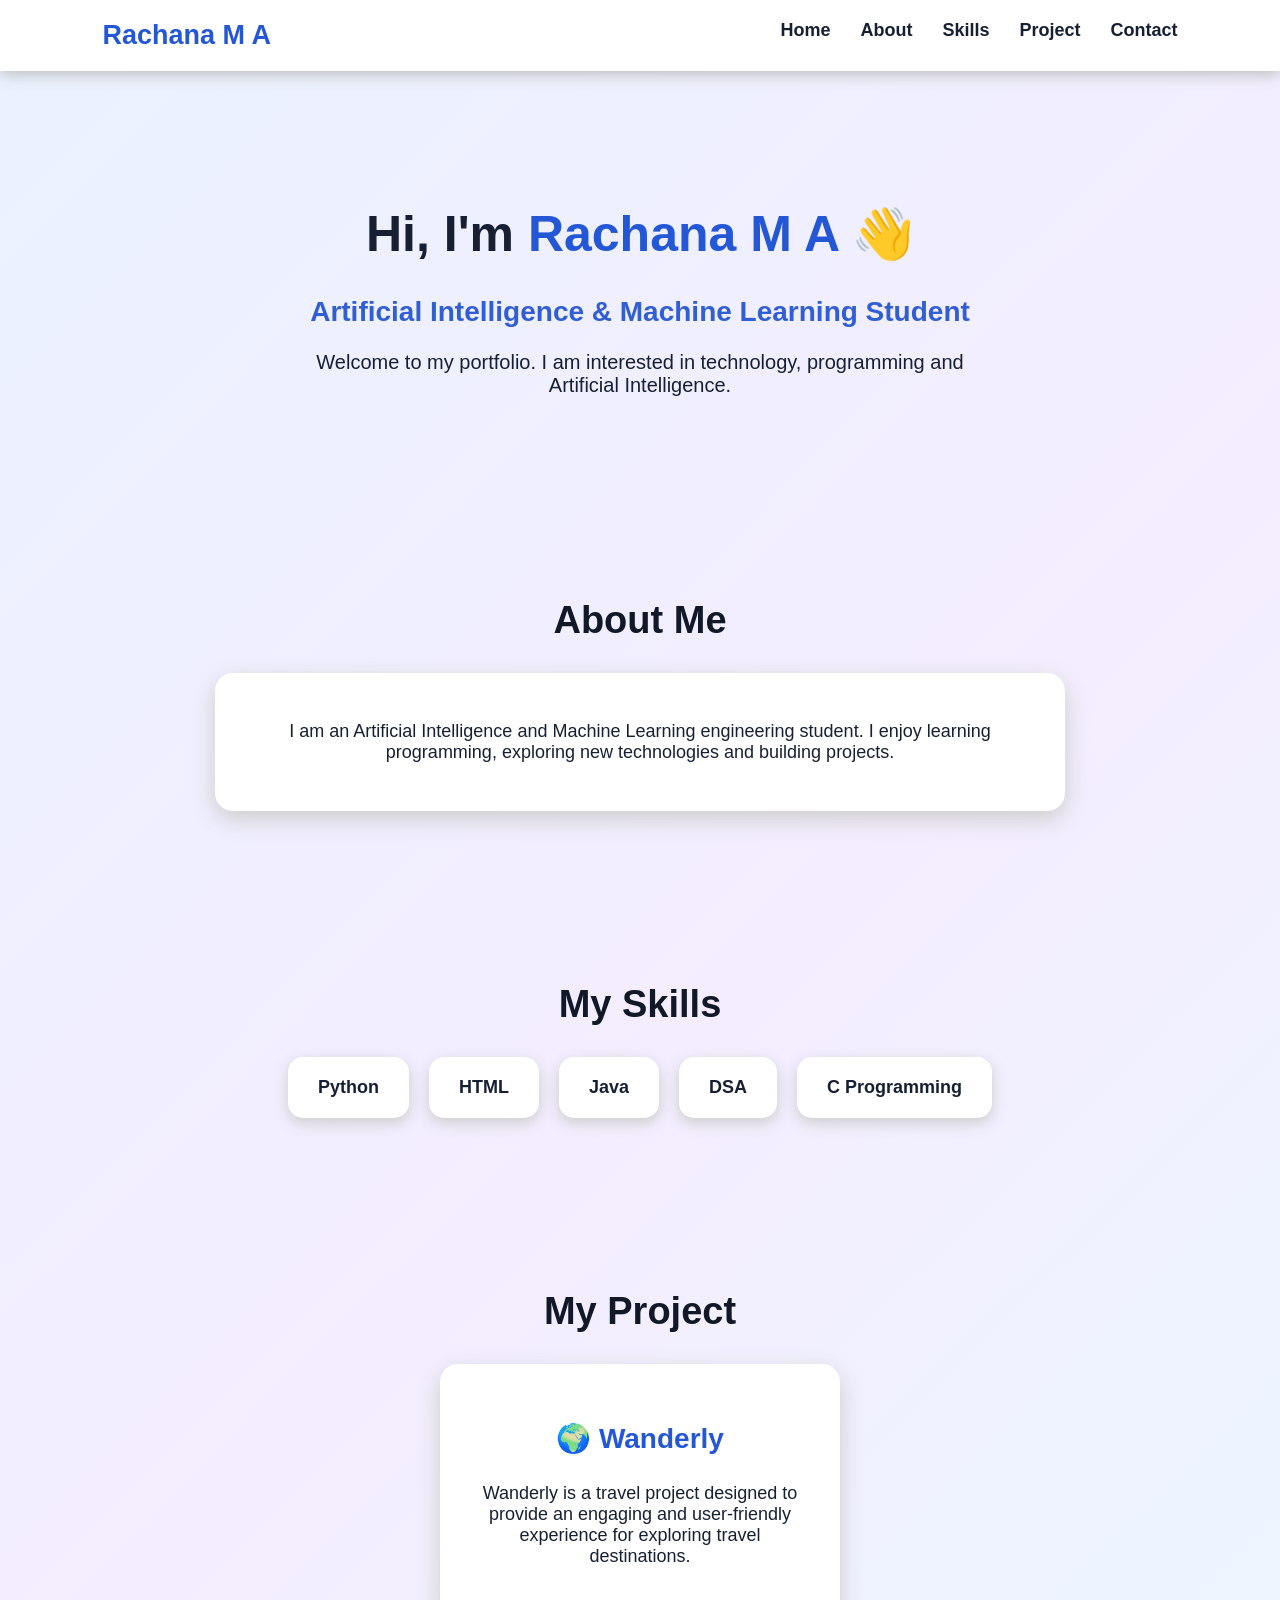
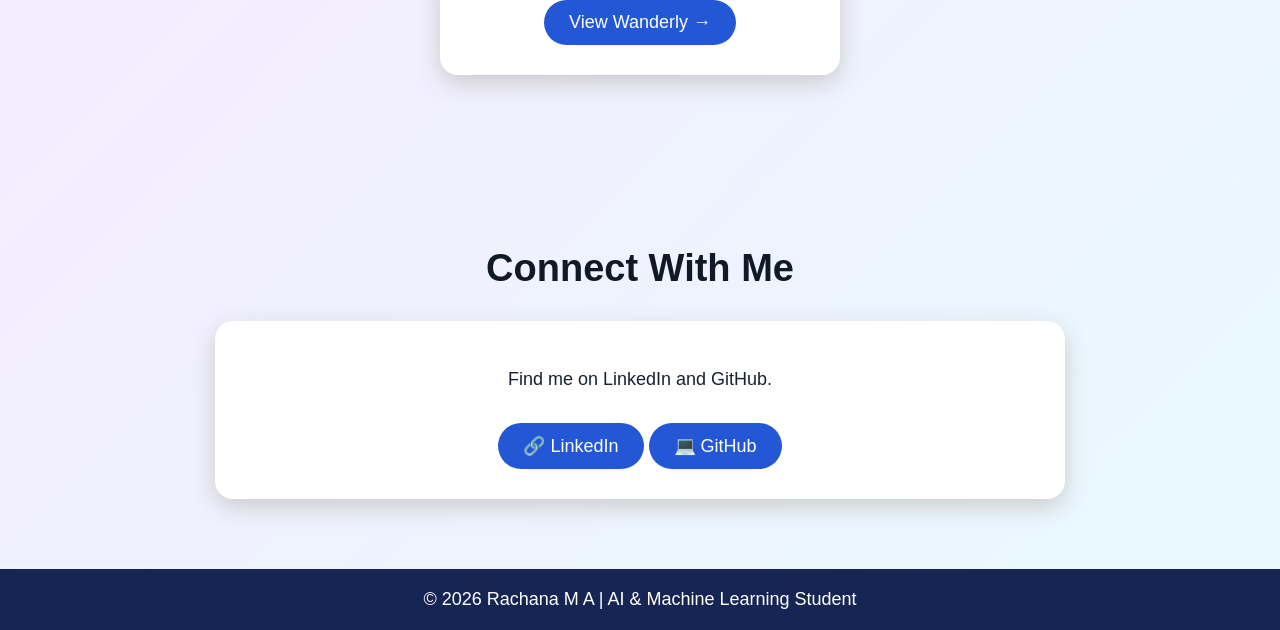
==== commit 136e625d: "Update index.html" ====
--- a/index.html
+++ b/index.html
@@ -1,958 +1,266 @@
 <!DOCTYPE html>
-<html lang="en">
-
+<html>
 <head>
-
-    <meta charset="UTF-8">
-
-    <meta name="viewport" content="width=device-width, initial-scale=1.0">
-
     <title>Rachana M A | Portfolio</title>
 
-
     <style>
-
-        /* ================================
-           BASIC SETTINGS
-        ================================= */
-
         * {
-            margin: 0;
-            padding: 0;
             box-sizing: border-box;
             scroll-behavior: smooth;
         }
 
-
         body {
-
-            font-family: Arial, Helvetica, sans-serif;
-
+            margin: 0;
+            font-family: Arial, sans-serif;
             color: #172033;
-
-            line-height: 1.6;
-
-            /* PROFESSIONAL BACKGROUND */
-
-            background: linear-gradient(
-                135deg,
-                #eaf2ff,
-                #f4edff,
-                #e8faff
-            );
-
-            min-height: 100vh;
-        }
-
-
-
-        /* ================================
-           NAVIGATION BAR
-        ================================= */
+            background: linear-gradient(135deg, #eaf2ff, #f4edff, #e8faff);
+            font-size: 18px;
+        }
 
         nav {
-
-            width: 100%;
-
+            background: white;
             padding: 20px 8%;
-
             display: flex;
-
             justify-content: space-between;
-
-            align-items: center;
-
-            background: rgba(255, 255, 255, 0.90);
-
-            backdrop-filter: blur(10px);
-
-            position: sticky;
-
-            top: 0;
-
-            z-index: 1000;
-
-            box-shadow:
-                0 3px 15px rgba(0, 0, 0, 0.08);
-        }
-
-
-        .logo {
-
-            font-size: 27px;
-
+            box-shadow: 0 3px 15px #bbb;
+        }
+
+        nav h2 {
+            color: #2457d6;
+            margin: 0;
+        }
+
+        nav a {
+            color: #172033;
+            text-decoration: none;
+            margin-left: 25px;
             font-weight: bold;
-
-            color: #2457d6;
-        }
-
-
-        nav ul {
-
+        }
+
+        nav a:hover {
+            color: #2457d6;
+        }
+
+        .home {
+            text-align: center;
+            padding: 100px 20px;
+        }
+
+        .home h1 {
+            font-size: 50px;
+        }
+
+        .home span {
+            color: #2457d6;
+        }
+
+        .home h2 {
+            color: #315fd3;
+            font-size: 28px;
+        }
+
+        .home p {
+            max-width: 700px;
+            margin: auto;
+            font-size: 20px;
+        }
+
+        section {
+            padding: 70px 8%;
+            text-align: center;
+        }
+
+        section h2 {
+            font-size: 38px;
+            color: #111827;
+        }
+
+        .box {
+            background: white;
+            max-width: 850px;
+            margin: auto;
+            padding: 30px;
+            border-radius: 18px;
+            box-shadow: 0 8px 25px #ccc;
+        }
+
+        .skills {
             display: flex;
-
-            list-style: none;
-
-            gap: 30px;
-        }
-
-
-        nav ul li a {
-
+            justify-content: center;
+            flex-wrap: wrap;
+            gap: 20px;
+        }
+
+        .skill {
+            background: white;
+            padding: 20px 30px;
+            border-radius: 15px;
+            font-weight: bold;
+            box-shadow: 0 5px 15px #ccc;
+        }
+
+        .skill:hover {
+            background: #2457d6;
+            color: white;
+        }
+
+        .project {
+            background: white;
+            max-width: 400px;
+            margin: auto;
+            padding: 30px;
+            border-radius: 18px;
+            box-shadow: 0 8px 25px #ccc;
+        }
+
+        .project h3 {
+            color: #2457d6;
+            font-size: 28px;
+        }
+
+        .button {
+            display: inline-block;
+            background: #2457d6;
+            color: white;
+            padding: 12px 25px;
+            border-radius: 25px;
             text-decoration: none;
-
-            color: #172033;
-
-            font-size: 18px;
-
-            font-weight: 600;
-
-            transition: 0.3s;
-        }
-
-
-        nav ul li a:hover {
-
-            color: #2457d6;
-        }
-
-
-
-        /* ================================
-           HOME SECTION
-        ================================= */
-
-        .hero {
-
-            min-height: 85vh;
-
-            display: flex;
-
-            flex-direction: column;
-
-            justify-content: center;
-
-            align-items: center;
-
+            margin-top: 15px;
+        }
+
+        .button:hover {
+            background: #1742ad;
+        }
+
+        footer {
+            background: #172554;
+            color: white;
             text-align: center;
-
-            padding: 70px 20px;
-        }
-
-
-        .hero h1 {
-
-            font-size: 58px;
-
-            color: #111827;
-
-            margin-bottom: 18px;
-        }
-
-
-        .hero h1 span {
-
-            color: #2457d6;
-        }
-
-
-        .hero h2 {
-
-            font-size: 30px;
-
-            color: #315fd3;
-
-            margin-bottom: 22px;
-        }
-
-
-        .hero p {
-
-            max-width: 850px;
-
-            font-size: 20px;
-
-            color: #4b5563;
-        }
-
-
-
-        /* ================================
-           MAIN BUTTON
-        ================================= */
-
-        .btn {
-
-            display: inline-block;
-
-            margin-top: 30px;
-
-            padding: 14px 32px;
-
-            background: #2457d6;
-
-            color: white;
-
-            text-decoration: none;
-
-            border-radius: 30px;
-
-            font-size: 18px;
-
-            font-weight: bold;
-
-            transition: all 0.3s ease;
-
-            box-shadow:
-                0 6px 18px rgba(36, 87, 214, 0.30);
-        }
-
-
-        .btn:hover {
-
-            background: #1742ad;
-
-            transform: translateY(-4px);
-
-            box-shadow:
-                0 10px 25px rgba(36, 87, 214, 0.35);
-        }
-
-
-
-        /* ================================
-           COMMON SECTION
-        ================================= */
-
-        section {
-
-            padding: 90px 8%;
-
-            text-align: center;
-        }
-
-
-        section h2 {
-
-            font-size: 42px;
-
-            color: #111827;
-
-            margin-bottom: 35px;
-        }
-
-
-        section h2::after {
-
-            content: "";
-
-            display: block;
-
-            width: 75px;
-
-            height: 4px;
-
-            background: #2457d6;
-
-            border-radius: 5px;
-
-            margin: 12px auto 0;
-        }
-
-
-
-        /* ================================
-           ABOUT SECTION
-        ================================= */
-
-        .about-box {
-
-            max-width: 950px;
-
-            margin: auto;
-
-            background: rgba(255, 255, 255, 0.88);
-
-            padding: 40px;
-
-            border-radius: 20px;
-
-            box-shadow:
-                0 10px 30px rgba(0, 0, 0, 0.08);
-        }
-
-
-        .about-box p {
-
-            font-size: 20px;
-
-            color: #4b5563;
-        }
-
-
-
-        /* ================================
-           SKILLS SECTION
-        ================================= */
-
-        .skills-container {
-
-            display: flex;
-
-            justify-content: center;
-
-            align-items: stretch;
-
-            flex-wrap: wrap;
-
-            gap: 25px;
-
-            max-width: 1000px;
-
-            margin: 40px auto 0;
-        }
-
-
-        .skill {
-
-            min-width: 190px;
-
-            padding: 25px 35px;
-
-            background: white;
-
-            border-radius: 16px;
-
-            font-size: 20px;
-
-            font-weight: bold;
-
-            color: #1f2937;
-
-            box-shadow:
-                0 8px 20px rgba(0, 0, 0, 0.08);
-
-            transition: all 0.3s ease;
-        }
-
-
-        .skill:hover {
-
-            transform: translateY(-8px);
-
-            background: #2457d6;
-
-            color: white;
-
-            box-shadow:
-                0 12px 25px rgba(36, 87, 214, 0.30);
-        }
-
-
-
-        /* ================================
-           PROJECT SECTION
-        ================================= */
-
-        .projects {
-
-            display: flex;
-
-            justify-content: center;
-
-            margin-top: 40px;
-        }
-
-
-        .project-card {
-
-            width: 380px;
-
-            background: white;
-
-            padding: 35px;
-
-            border-radius: 20px;
-
-            box-shadow:
-                0 8px 25px rgba(0, 0, 0, 0.08);
-
-            transition: all 0.3s ease;
-        }
-
-
-        .project-card:hover {
-
-            transform: translateY(-8px);
-
-            box-shadow:
-                0 15px 30px rgba(0, 0, 0, 0.12);
-        }
-
-
-        .project-card h3 {
-
-            font-size: 28px;
-
-            color: #2457d6;
-
-            margin-bottom: 15px;
-        }
-
-
-        .project-card p {
-
-            font-size: 18px;
-
-            color: #6b7280;
-
-            margin-bottom: 10px;
-        }
-
-
-        /* PROJECT BUTTON */
-
-        .project-btn {
-
-            display: inline-block;
-
-            margin-top: 18px;
-
-            padding: 12px 25px;
-
-            background: #2457d6;
-
-            color: white;
-
-            text-decoration: none;
-
-            border-radius: 25px;
-
-            font-size: 17px;
-
-            font-weight: bold;
-
-            transition: 0.3s;
-        }
-
-
-        .project-btn:hover {
-
-            background: #1742ad;
-
-            transform: translateY(-3px);
-        }
-
-
-
-        /* ================================
-           CONTACT SECTION
-        ================================= */
-
-        .contact-box {
-
-            max-width: 800px;
-
-            margin: auto;
-
-            background: white;
-
-            padding: 40px;
-
-            border-radius: 20px;
-
-            box-shadow:
-                0 8px 25px rgba(0, 0, 0, 0.08);
-        }
-
-
-        .contact-box p {
-
-            font-size: 19px;
-
-            color: #4b5563;
-        }
-
-
-
-        /* ================================
-           SOCIAL MEDIA BUTTONS
-        ================================= */
-
-        .social-links {
-
-            margin-top: 30px;
-
-            display: flex;
-
-            justify-content: center;
-
-            gap: 20px;
-
-            flex-wrap: wrap;
-        }
-
-
-        .social-links a {
-
-            display: inline-block;
-
-            padding: 13px 28px;
-
-            background: #2457d6;
-
-            color: white;
-
-            text-decoration: none;
-
-            border-radius: 30px;
-
-            font-size: 18px;
-
-            font-weight: bold;
-
-            transition: all 0.3s ease;
-
-            box-shadow:
-                0 5px 15px rgba(36, 87, 214, 0.25);
-        }
-
-
-        .social-links a:hover {
-
-            background: #1742ad;
-
-            transform: translateY(-4px);
-
-            box-shadow:
-                0 8px 20px rgba(36, 87, 214, 0.35);
-        }
-
-
-
-        /* ================================
-           FOOTER
-        ================================= */
-
-        footer {
-
-            text-align: center;
-
-            padding: 25px;
-
-            background: #172554;
-
-            color: white;
-
-            font-size: 17px;
-
-            margin-top: 30px;
-        }
-
-
-
-        /* ================================
-           MOBILE RESPONSIVE
-        ================================= */
-
-        @media (max-width: 768px) {
-
-
-            nav {
-
-                flex-direction: column;
-
-                gap: 15px;
-            }
-
-
-            nav ul {
-
-                gap: 15px;
-
-                flex-wrap: wrap;
-
-                justify-content: center;
-            }
-
-
-            .hero h1 {
-
-                font-size: 40px;
-            }
-
-
-            .hero h2 {
-
-                font-size: 23px;
-            }
-
-
-            .hero p {
-
-                font-size: 17px;
-            }
-
-
-            section h2 {
-
-                font-size: 32px;
-            }
-
-
-            .about-box {
-
-                padding: 25px;
-            }
-
-
-            .about-box p {
-
-                font-size: 18px;
-            }
-
-
-            .project-card {
-
-                width: 100%;
-
-                max-width: 380px;
-            }
-
-
-            .skill {
-
-                min-width: 150px;
-
-                padding: 20px;
-            }
-
-        }
-
+            padding: 20px;
+        }
     </style>
-
 </head>
 
-
-
 <body>
 
-
-    <!-- =================================
-         NAVIGATION
-    ================================== -->
-
     <nav>
-
-        <div class="logo">
-            Rachana M A
-        </div>
-
-
-        <ul>
-
-            <li>
-                <a href="#home">Home</a>
-            </li>
-
-            <li>
-                <a href="#about">About</a>
-            </li>
-
-            <li>
-                <a href="#skills">Skills</a>
-            </li>
-
-            <li>
-                <a href="#projects">Project</a>
-            </li>
-
-            <li>
-                <a href="#contact">Contact</a>
-            </li>
-
-        </ul>
-
+        <h2>Rachana M A</h2>
+
+        <div>
+            <a href="#home">Home</a>
+            <a href="#about">About</a>
+            <a href="#skills">Skills</a>
+            <a href="#project">Project</a>
+            <a href="#contact">Contact</a>
+        </div>
     </nav>
 
 
-
-    <!-- =================================
-         HOME
-    ================================== -->
-
-    <section class="hero" id="home">
-
-
-        <h1>
-
-            Hi, I'm
-            <span>Rachana M A</span>
-            👋
-
-        </h1>
-
-
-        <h2>
-
-            Artificial Intelligence & Machine Learning Student
-
-        </h2>
-
+    <div class="home" id="home">
+
+        <h1>Hi, I'm <span>Rachana M A</span> 👋</h1>
+
+        <h2>Artificial Intelligence & Machine Learning Student</h2>
 
         <p>
-
-            Welcome to my portfolio. I am an engineering student
-            interested in technology, programming and Artificial
-            Intelligence. I enjoy learning new technologies and
-            building creative projects.
-
+            Welcome to my portfolio. I am interested in technology,
+            programming and Artificial Intelligence.
         </p>
 
-
-        <a href="#about" class="btn">
-
-            Explore My Portfolio
-
-        </a>
-
-
-    </section>
-
-
-
-    <!-- =================================
-         ABOUT
-    ================================== -->
+    </div>
+
 
     <section id="about">
 
-
-        <h2>
-
-            About Me
-
-        </h2>
-
-
-        <div class="about-box">
-
+        <h2>About Me</h2>
+
+        <div class="box">
 
             <p>
-
                 I am an Artificial Intelligence and Machine Learning
                 engineering student. I enjoy learning programming,
                 exploring new technologies and building projects.
-                I am interested in improving my technical skills
-                and gaining practical knowledge through projects.
-
             </p>
 
-
-        </div>
-
-
-    </section>
-
-
-
-    <!-- =================================
-         SKILLS
-    ================================== -->
+        </div>
+
+    </section>
+
 
     <section id="skills">
 
-
-        <h2>
-
-            My Skills
-
-        </h2>
-
-
-        <div class="skills-container">
-
-
-            <div class="skill">
-
-                Python
-
-            </div>
-
-
-            <div class="skill">
-
-                HTML
-
-            </div>
-
-
-            <div class="skill">
-
-                Java
-
-            </div>
-
-
-            <div class="skill">
-
-                Data Structures & Algorithms
-
-            </div>
-
-
-            <div class="skill">
-
-                C Programming
-
-            </div>
-
-
-        </div>
-
-
-    </section>
-
-
-
-    <!-- =================================
-         PROJECT
-    ================================== -->
-
-    <section id="projects">
-
-
-        <h2>
-
-            My Project
-
-        </h2>
-
-
-        <div class="projects">
-
-
-            <div class="project-card">
-
-
-                <h3>
-
-                    🌍 Wanderly
-
-                </h3>
-
-
-                <p>
-
-                    Wanderly is a travel-based project designed
-                    to provide an engaging and user-friendly
-                    experience for exploring travel destinations.
-                    It showcases my interest in web development
-                    and creating useful digital experiences.
-
-                </p>
-
-
-                <a
-                    href="https://rachana17-anand.github.io/rachana17-anand/"
-                    target="_blank"
-                    rel="noopener noreferrer"
-                    class="project-btn">
-
-                    View Wanderly →
-
-                </a>
-
-
-            </div>
-
-
-        </div>
-
-
-    </section>
-
-
-
-    <!-- =================================
-         CONTACT
-    ================================== -->
+        <h2>My Skills</h2>
+
+        <div class="skills">
+
+            <div class="skill">Python</div>
+
+            <div class="skill">HTML</div>
+
+            <div class="skill">Java</div>
+
+            <div class="skill">DSA</div>
+
+            <div class="skill">C Programming</div>
+
+        </div>
+
+    </section>
+
+
+    <section id="project">
+
+        <h2>My Project</h2>
+
+        <div class="project">
+
+            <h3>🌍 Wanderly</h3>
+
+            <p>
+                Wanderly is a travel project designed to provide
+                an engaging and user-friendly experience for
+                exploring travel destinations.
+            </p>
+
+            <a class="button"
+               href="https://rachana17-anand.github.io/rachana17-anand/"
+               target="_blank">
+                View Wanderly →
+            </a>
+
+        </div>
+
+    </section>
+
 
     <section id="contact">
 
-
-        <h2>
-
-            Connect With Me
-
-        </h2>
-
-
-        <div class="contact-box">
-
-
-            <p>
-
-                Thank you for visiting my portfolio.
-                You can connect with me on LinkedIn
-                or explore my work and projects on GitHub.
-
-            </p>
-
-
-            <div class="social-links">
-
-
-                <!-- LINKEDIN -->
-
-                <a
-                    href="https://www.linkedin.com/in/rachana-m-a-485a963a2/"
-                    target="_blank"
-                    rel="noopener noreferrer">
-
-                    🔗 LinkedIn
-
-                </a>
-
-
-
-                <!-- GITHUB -->
-
-                <a
-                    href="https://github.com/rachana17-anand"
-                    target="_blank"
-                    rel="noopener noreferrer">
-
-                    💻 GitHub
-
-                </a>
-
-
-            </div>
-
-
-        </div>
-
-
-    </section>
-
-
-
-    <!-- =================================
-         FOOTER
-    ================================== -->
+        <h2>Connect With Me</h2>
+
+        <div class="box">
+
+            <p>Find me on LinkedIn and GitHub.</p>
+
+            <a class="button"
+               href="https://www.linkedin.com/in/rachana-m-a-485a963a2/"
+               target="_blank">
+                🔗 LinkedIn
+            </a>
+
+            <a class="button"
+               href="https://github.com/rachana17-anand"
+               target="_blank">
+                💻 GitHub
+            </a>
+
+        </div>
+
+    </section>
+
 
     <footer>
-
-        <p>
-
-            © 2026 Rachana M A | AI & Machine Learning Student
-
-        </p>
-
+        © 2026 Rachana M A | AI & Machine Learning Student
     </footer>
 
-
 </body>
-
 </html>
